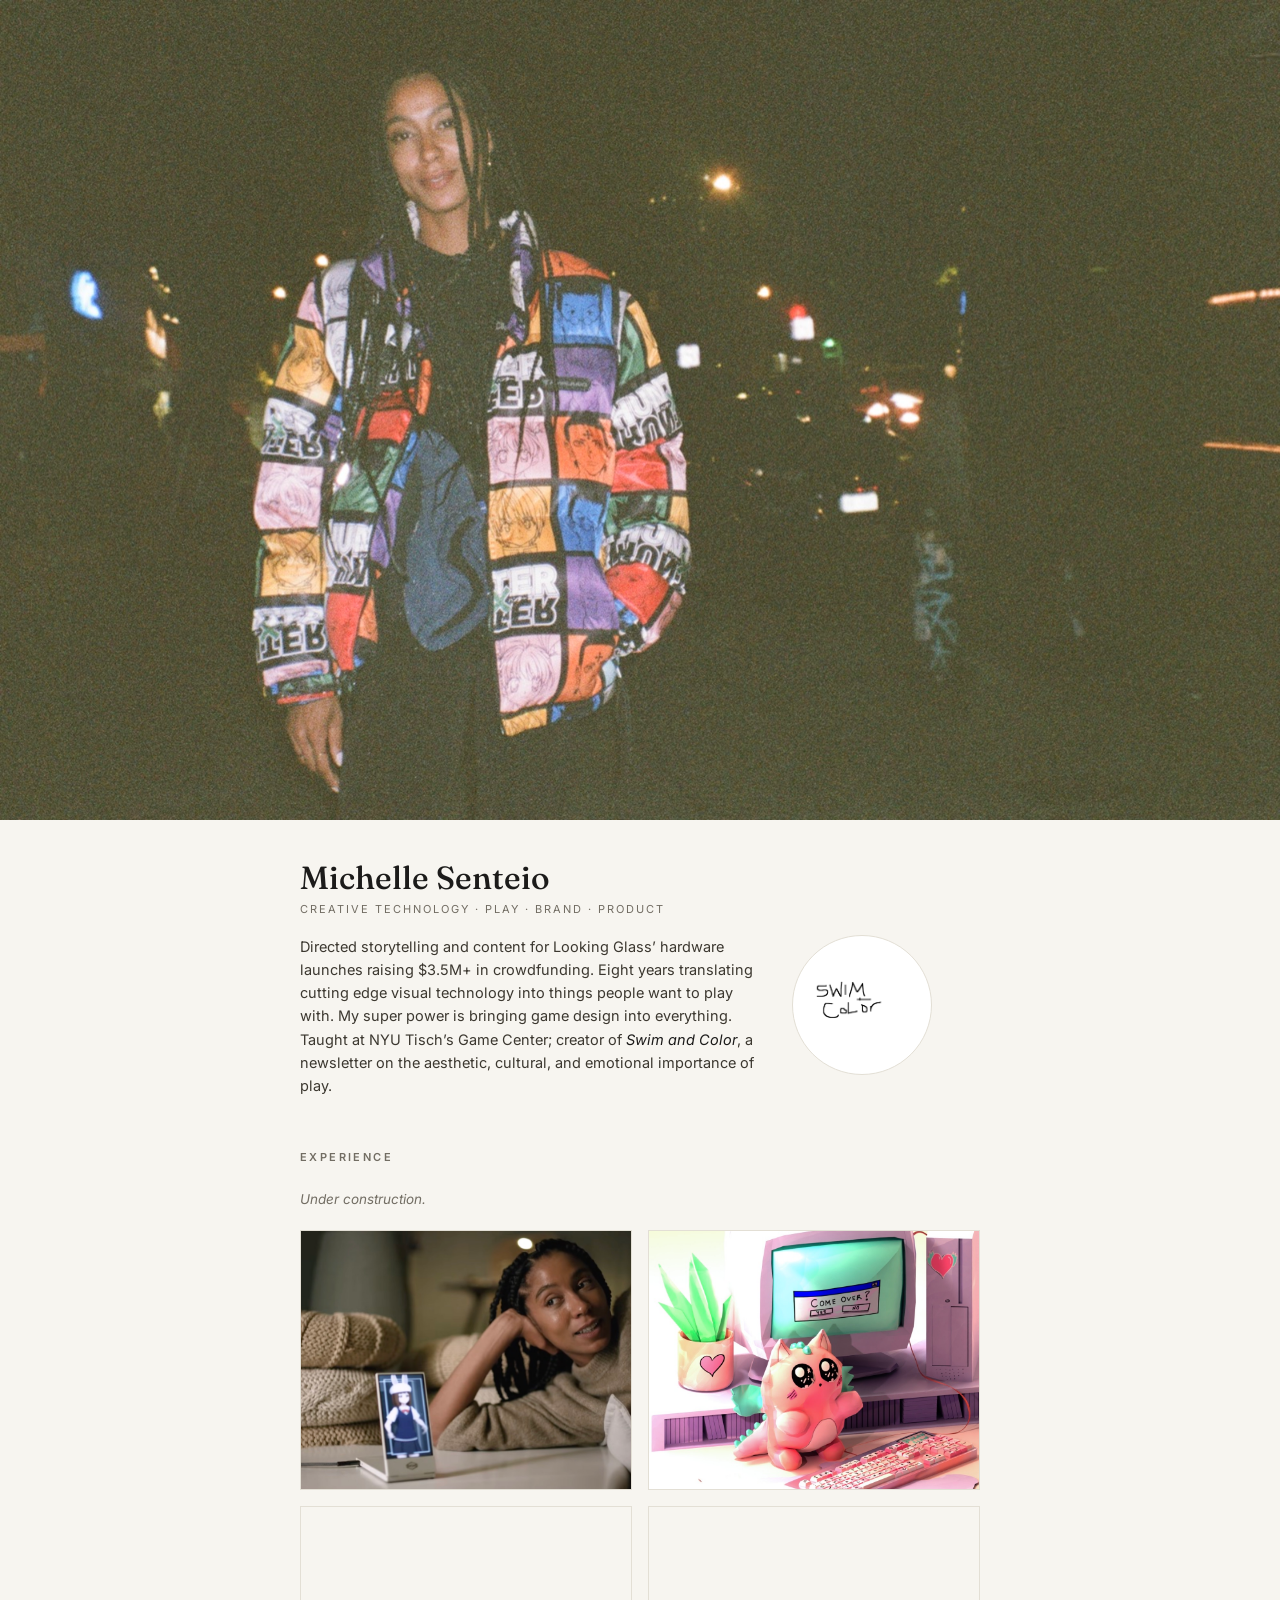
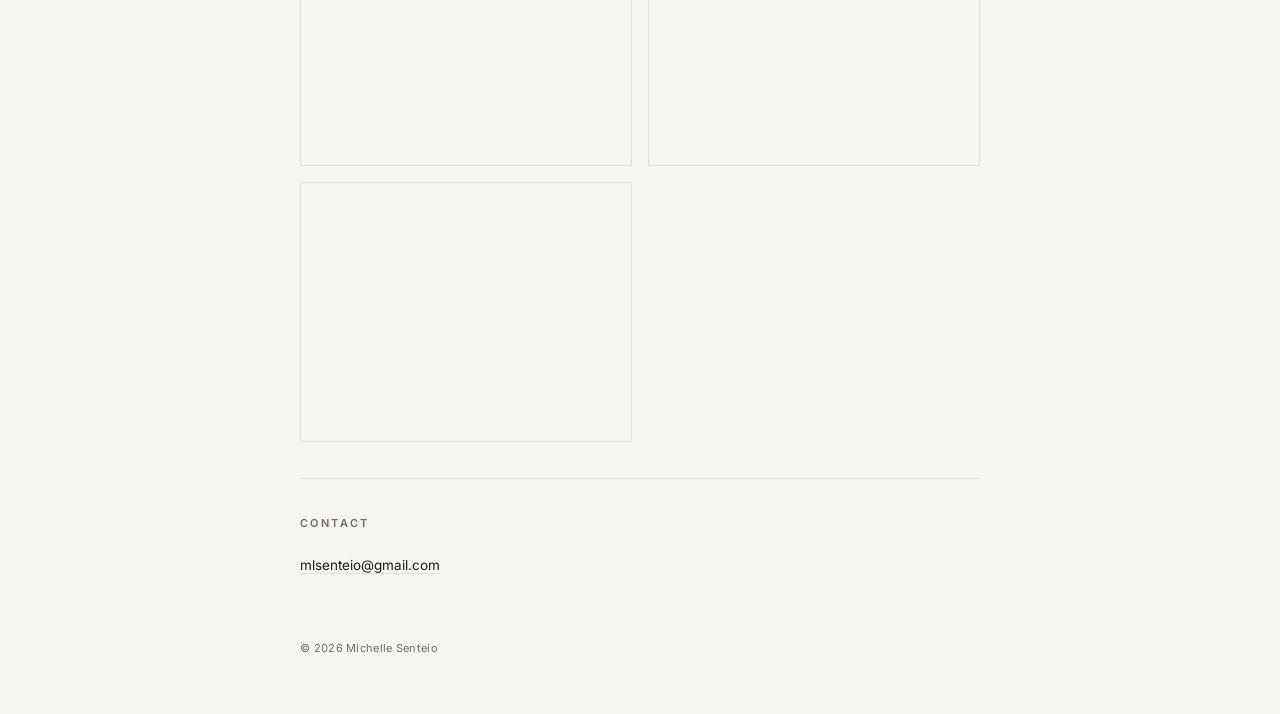
==== index.html @ 0c7a07af "Add favicon and Open Graph link-preview support; trim bio and drop education/recognition sections Co" ====
<!doctype html>
<html lang="en">
<head>
<meta charset="utf-8">
<meta name="viewport" content="width=device-width, initial-scale=1">
<title>Michelle Senteio</title>
<meta name="description" content="Michelle Senteio — Creative Technology, Play, Brand &amp; Product">
<meta name="robots" content="noindex, nofollow">

<link rel="icon" type="image/png" sizes="32x32" href="images/favicon-32.png">
<link rel="icon" type="image/png" sizes="512x512" href="images/favicon-512.png">
<link rel="apple-touch-icon" href="images/apple-touch-icon.png">

<meta property="og:type" content="website">
<meta property="og:title" content="Michelle Senteio">
<meta property="og:description" content="Creative Technology · Play · Brand · Product">
<meta property="og:url" content="https://www.michellesenteio.com/">
<meta property="og:image" content="https://www.michellesenteio.com/images/og-image.jpg">

<meta name="twitter:card" content="summary_large_image">
<meta name="twitter:title" content="Michelle Senteio">
<meta name="twitter:description" content="Creative Technology · Play · Brand · Product">
<meta name="twitter:image" content="https://www.michellesenteio.com/images/og-image.jpg">

<link rel="preconnect" href="https://fonts.googleapis.com">
<link rel="preconnect" href="https://fonts.gstatic.com" crossorigin>
<link href="https://fonts.googleapis.com/css2?family=Fraunces:opsz,wght@9..144,400;9..144,500;9..144,600&family=Inter:wght@400;500;600&display=swap" rel="stylesheet">
<link rel="stylesheet" href="styles.css">
</head>
<body>

  <div class="banner">
    <img class="banner-img" src="images/michelle-headshot.jpg" alt="Michelle Senteio">
  </div>

  <div class="container">
  <header class="intro">
    <h1 class="name">Michelle Senteio</h1>
    <p class="role-line">Creative Technology &middot; Play &middot; Brand &middot; Product</p>
    <div class="lede-row">
      <p class="lede">Directed storytelling and content for Looking Glass&rsquo; hardware launches raising $3.5M+ in crowdfunding. Eight years translating cutting edge visual technology into things people want to play with. My super power is bringing game design into everything. Taught at NYU Tisch&rsquo;s Game Center; creator of <em>Swim and Color</em>, a newsletter on the aesthetic, cultural, and emotional importance of play.</p>
      <a class="lede-swim" href="https://www.swimandcolor.substack.com" target="_blank" rel="noopener"><img class="contain" src="images/swim-color-logo.png" alt="Swim + Color logo sketch"></a>
    </div>
  </header>

  <main>
    <section class="section" id="experience">
      <h2>Experience</h2>
      <p class="wip">Under construction.</p>
      <div class="wip-images">
        <img src="images/launch-film-still.jpg" alt="Still from the Looking Glass Go launch film">
        <img src="images/come-over-illustration.jpg" alt="\"Come over?\" illustration">
        <video src="images/carpet-loop.mp4" autoplay muted loop playsinline></video>
        <video src="images/loveself-loop.mp4" autoplay muted loop playsinline></video>
        <video src="images/tuned-out-loop.mp4" autoplay muted loop playsinline></video>
      </div>
    </section>

    <div class="rule wide"></div>

    <section class="section" id="contact">
      <h2>Contact</h2>
      <ul class="contact">
        <li><a href="mailto:mlsenteio@gmail.com">mlsenteio@gmail.com</a></li>
      </ul>
    </section>
  </main>

  <footer class="site-footer">
    <span>&copy; 2026 Michelle Senteio</span>
  </footer>
  </div>

</body>
</html>
---- styles.css ----
:root{
  --ink:#1C1B1A;
  --muted:#726D63;
  --paper:#F7F5F0;
  --line:#E3DFD5;
  --serif:'Fraunces',Georgia,'Times New Roman',serif;
  --sans:'Inter',-apple-system,BlinkMacSystemFont,'Segoe UI',sans-serif;
  --max:680px;
}

*{box-sizing:border-box}
html,body{margin:0;padding:0}

body{
  background:var(--paper);
  color:var(--ink);
  font-family:var(--sans);
  line-height:1.6;
  -webkit-font-smoothing:antialiased;
}

.container{
  padding:0 24px;
}

header.intro,
main,
footer.site-footer{
  max-width:var(--max);
  margin:0 auto;
}

/* ---------- BANNER ---------- */
.banner{
  width:100%;
  line-height:0;
}

.banner-img{
  width:100%;
  height:auto;
  display:block;
}

/* ---------- INTRO ---------- */
header.intro{
  padding:40px 0 8px;
}

.name{
  font-family:var(--serif);
  font-weight:500;
  font-size:32px;
  line-height:1.1;
  margin:0 0 6px;
}

.role-line{
  font-size:11px;
  letter-spacing:2px;
  text-transform:uppercase;
  color:var(--muted);
  margin:0 0 16px;
}

.lede-row{
  display:flex;
  gap:24px;
  align-items:flex-start;
}

.lede{
  font-size:14.5px;
  color:#3C3830;
  line-height:1.6;
  margin:0;
  max-width:52ch;
  flex:1;
}

.lede em{font-style:italic;color:var(--ink)}

.lede-swim{
  flex-shrink:0;
  width:140px;
}

.lede-swim img{
  width:100%;
  height:140px;
  object-fit:contain;
  background:#fff;
  border:1px solid var(--line);
  border-radius:50%;
  padding:10px;
  display:block;
}

@media (max-width:560px){
  header.intro{padding-top:32px}
  .lede-row{flex-direction:column-reverse;gap:20px}
  .lede-swim{width:140px}
}

/* ---------- SECTIONS ---------- */
main{padding:44px 0 8px}

.section{margin-bottom:8px}

.section h2{
  font-family:var(--sans);
  font-weight:600;
  font-size:11px;
  letter-spacing:2.4px;
  text-transform:uppercase;
  color:var(--muted);
  margin:0 0 22px;
}

.rule{height:1px;background:var(--line);margin:22px 0}
.rule.wide{margin:36px 0}

/* ---------- EXPERIENCE ---------- */
.wip{
  font-style:italic;
  font-size:13.5px;
  color:var(--muted);
  margin:0;
}

.wip-images{
  display:grid;
  grid-template-columns:repeat(auto-fit, minmax(260px, 1fr));
  gap:16px;
  margin-top:20px;
}

.wip-images a{
  display:contents;
}

.wip-images img,
.wip-images video{
  width:100%;
  height:260px;
  object-fit:cover;
  border:1px solid var(--line);
  display:block;
}

.wip-images img.contain{
  object-fit:contain;
  background:#fff;
  padding:16px;
}

/* ---------- EDUCATION ---------- */
.edu{margin-bottom:14px}
.edu:last-child{margin-bottom:0}
.edu .t{font-family:var(--serif);font-weight:600;font-size:15px}
.edu .d{font-size:12.5px;color:var(--muted);margin-top:2px}

/* ---------- RECOGNITION ---------- */
ul.rec{list-style:none;margin:0;padding:0}
ul.rec li{
  font-size:13.5px;
  color:#3C3830;
  line-height:1.5;
  margin-bottom:9px;
}
ul.rec li:last-child{margin-bottom:0}
ul.rec .yr{
  font-family:var(--serif);
  font-weight:600;
  color:var(--ink);
  margin-right:8px;
}

/* ---------- CONTACT ---------- */
ul.contact{list-style:none;margin:0;padding:0}
ul.contact li{margin-bottom:6px;font-size:13.5px}
ul.contact a{color:var(--ink);text-decoration:none;border-bottom:1px solid var(--line)}
ul.contact a:hover{border-bottom-color:var(--ink)}

/* ---------- FOOTER ---------- */
.site-footer{
  padding:48px 0 56px;
  font-size:11px;
  color:var(--muted);
  letter-spacing:.3px;
}
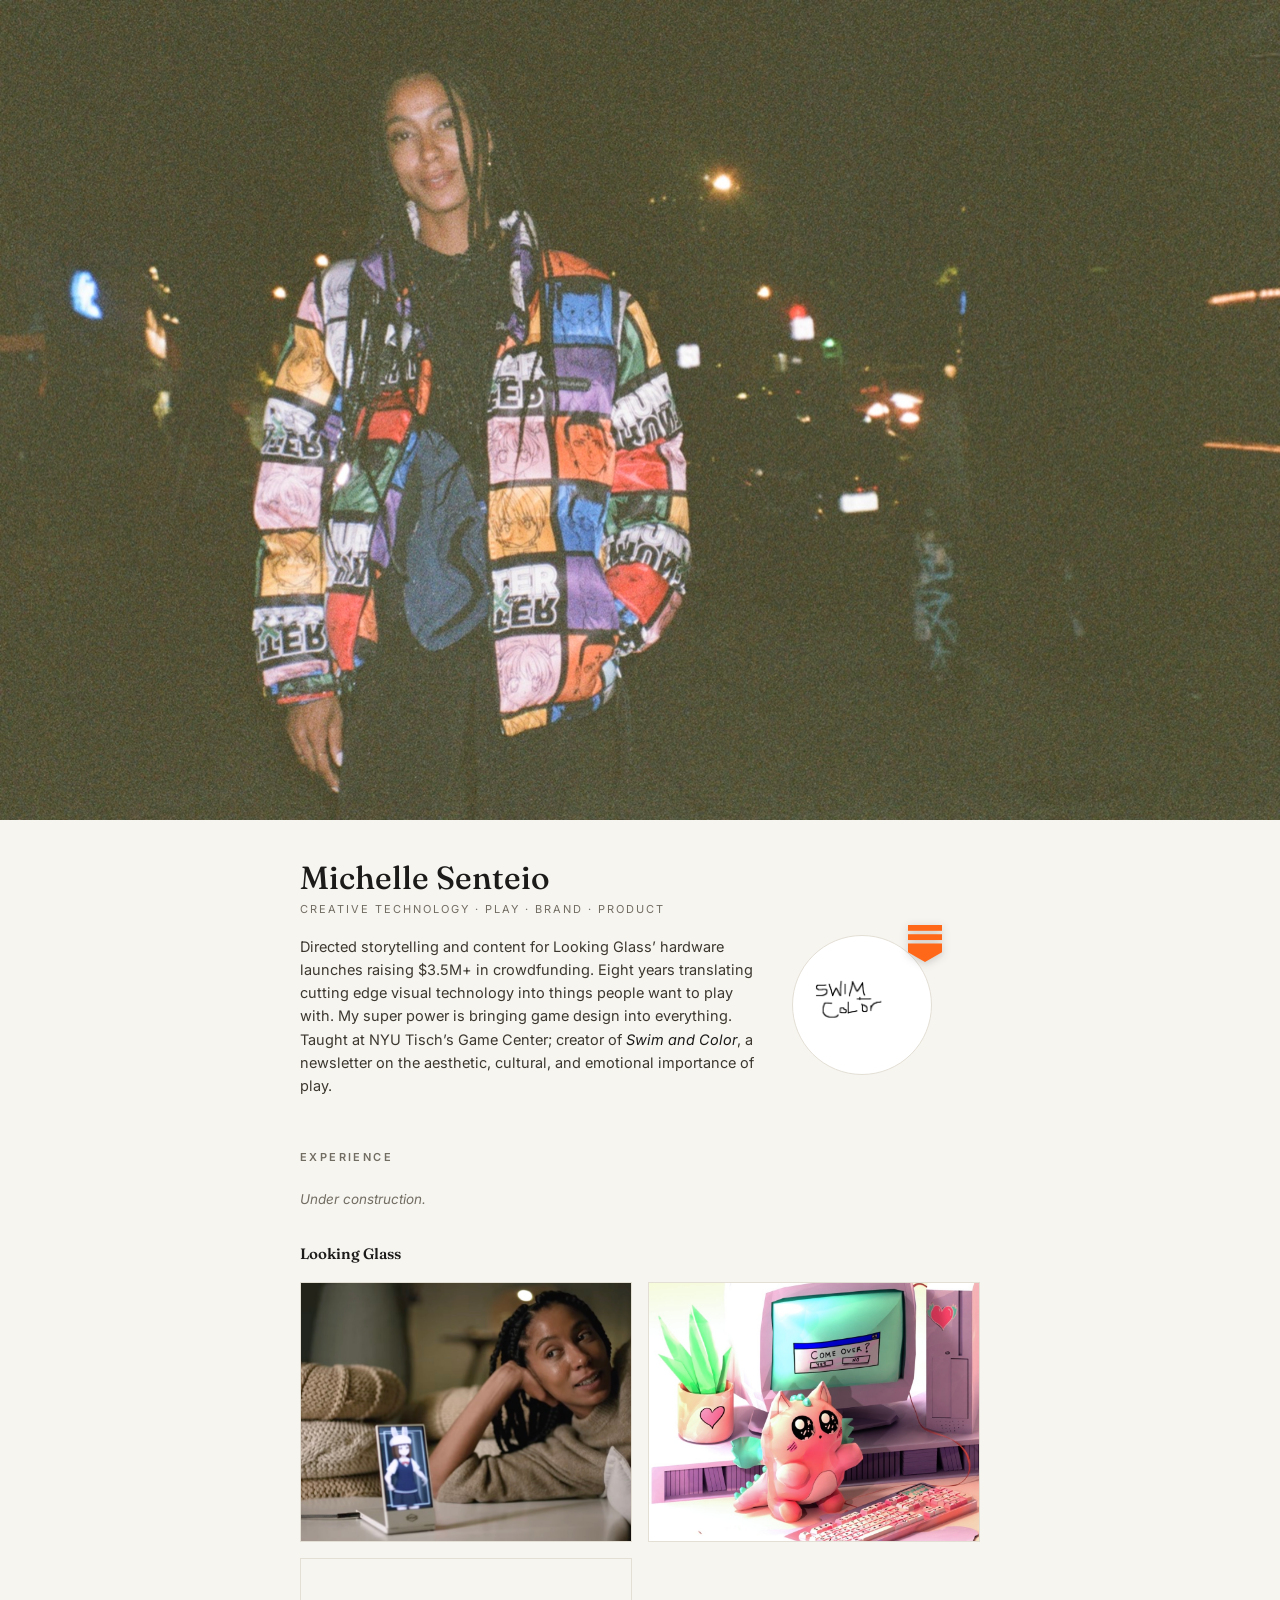
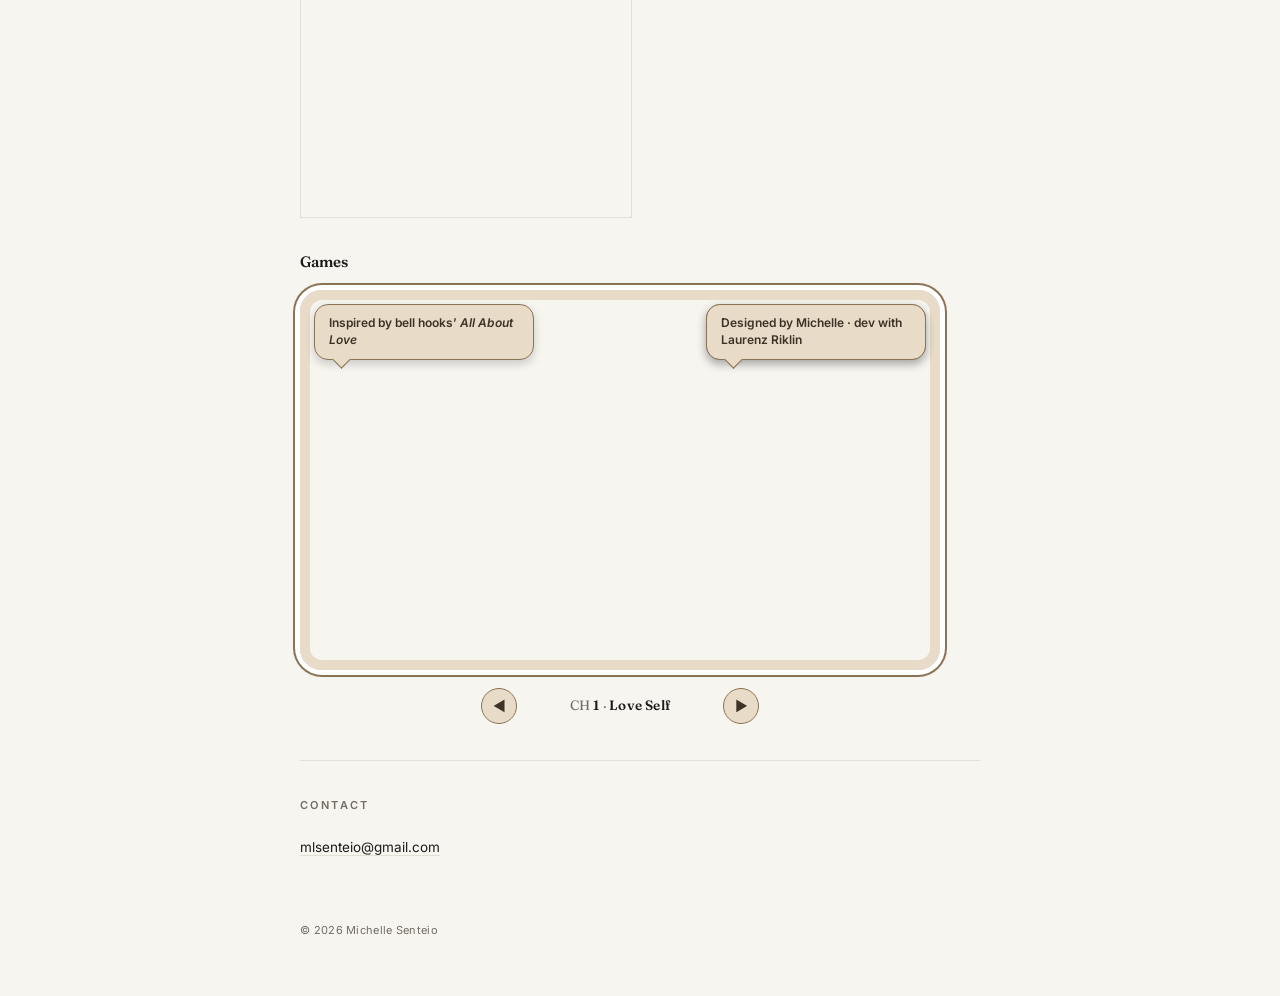
==== commit cbc8c79f: "Add interactive Games TV with channel switching and pop-up fact bubbles Adds a hover-follow parallax" ====
--- a/index.html
+++ b/index.html
@@ -39,7 +39,12 @@
     <p class="role-line">Creative Technology &middot; Play &middot; Brand &middot; Product</p>
     <div class="lede-row">
       <p class="lede">Directed storytelling and content for Looking Glass&rsquo; hardware launches raising $3.5M+ in crowdfunding. Eight years translating cutting edge visual technology into things people want to play with. My super power is bringing game design into everything. Taught at NYU Tisch&rsquo;s Game Center; creator of <em>Swim and Color</em>, a newsletter on the aesthetic, cultural, and emotional importance of play.</p>
-      <a class="lede-swim" href="https://www.swimandcolor.substack.com" target="_blank" rel="noopener"><img class="contain" src="images/swim-color-logo.png" alt="Swim + Color logo sketch"></a>
+      <a class="lede-swim-wrap" href="https://www.swimandcolor.substack.com" target="_blank" rel="noopener">
+        <span class="lede-swim">
+          <img class="lede-swim-img" src="images/swim-color-logo.png" alt="Swim + Color logo sketch">
+        </span>
+        <img class="lede-swim-badge" src="images/substack-badge.svg" alt="Substack">
+      </a>
     </div>
   </header>
 
@@ -47,12 +52,52 @@
     <section class="section" id="experience">
       <h2>Experience</h2>
       <p class="wip">Under construction.</p>
+
+      <h3 class="wip-group-label">Looking Glass</h3>
       <div class="wip-images">
         <img src="images/launch-film-still.jpg" alt="Still from the Looking Glass Go launch film">
         <img src="images/come-over-illustration.jpg" alt="\"Come over?\" illustration">
         <video src="images/carpet-loop.mp4" autoplay muted loop playsinline></video>
-        <video src="images/loveself-loop.mp4" autoplay muted loop playsinline></video>
-        <video src="images/tuned-out-loop.mp4" autoplay muted loop playsinline></video>
+      </div>
+
+      <h3 class="wip-group-label">Games</h3>
+
+      <div class="game-tv">
+
+        <div class="game-clip is-active" data-channel="1" data-title="Love Self">
+          <video src="images/loveself-loop.mp4" autoplay muted loop playsinline></video>
+          <div class="popup-bubble popup-3 pos-tr">Love Self — made for Graffiti Games, Play NYC 2020</div>
+          <div class="popup-bubble popup-3 pos-tl" style="animation-delay:5.5s">Inspired by bell hooks&rsquo; <em>All About Love</em></div>
+          <div class="popup-bubble popup-3 pos-tr" style="animation-delay:11s">Designed by Michelle &middot; dev with Laurenz Riklin</div>
+        </div>
+
+        <div class="game-clip" data-channel="2" data-title="Tuned Out">
+          <video src="images/tuned-out-loop.mp4" muted loop playsinline></video>
+          <div class="popup-bubble popup-3 pos-bl">Tuned Out — made with Ben Sironko &amp; Denver Coulson</div>
+          <div class="popup-bubble popup-3 pos-br" style="animation-delay:5.5s">Winner, Human Human Machine Award &mdash; A MAZE./Berlin</div>
+          <div class="popup-bubble popup-3 pos-bl" style="animation-delay:11s">NYU Game Center Incubator, 2017 &middot; toured XOXO Fest, Fantastic Arcade, Death By Arcade, IndieCade &amp; more</div>
+        </div>
+
+        <div class="game-clip" data-channel="3" data-title="Collect and Destroy">
+          <video src="images/mermaid-loop.mp4" muted loop playsinline></video>
+          <div class="popup-bubble popup-2 pos-tr">Video game music video for Merd Saplo &mdash; &ldquo;Collect and Destroy&rdquo;</div>
+          <div class="popup-bubble popup-2 pos-br" style="animation-delay:5.5s">Made in collaboration with Laurenz Riklin</div>
+        </div>
+
+        <div class="game-clip" data-channel="4" data-title="Got an Idea">
+          <video src="images/gotanidea-loop.mp4" muted loop playsinline></video>
+          <div class="popup-bubble popup-2 pos-tr">Video game music video for Baba Ali &mdash; &ldquo;Got an Idea&rdquo;</div>
+          <div class="popup-bubble popup-2 pos-bl" style="animation-delay:5.5s">Made in collaboration with Laurenz Riklin</div>
+        </div>
+
+        <div class="tv-static"></div>
+
+        <div class="game-tv-controls">
+          <button type="button" class="game-tv-btn" data-dir="-1" aria-label="Previous channel">&#9664;</button>
+          <span class="game-tv-channel">CH <span class="game-tv-channel-num">1</span> &middot; <span class="game-tv-channel-title">Love Self</span></span>
+          <button type="button" class="game-tv-btn" data-dir="1" aria-label="Next channel">&#9654;</button>
+        </div>
+
       </div>
     </section>
 
@@ -71,5 +116,6 @@
   </footer>
   </div>
 
+  <script src="script.js"></script>
 </body>
 </html>
--- a/styles.css
+++ b/styles.css
@@ -80,26 +80,67 @@
 
 .lede em{font-style:italic;color:var(--ink)}
 
-.lede-swim{
+.lede-swim-wrap{
   flex-shrink:0;
   width:140px;
-}
-
-.lede-swim img{
-  width:100%;
   height:140px;
+  position:relative;
+  display:block;
+  cursor:pointer;
+}
+
+.lede-swim{
+  position:absolute;
+  inset:0;
+  border-radius:50%;
+  overflow:hidden;
+  border:1px solid var(--line);
+  background:#fff;
+  display:block;
+}
+
+.lede-swim-badge{
+  position:absolute;
+  top:-10px;
+  right:-10px;
+  width:34px;
+  height:auto;
+  pointer-events:none;
+  filter:drop-shadow(0 2px 4px rgba(28,27,26,.2));
+}
+
+.lede-swim-img{
+  position:absolute;
+  top:50%;
+  left:50%;
+  width:120px;
+  height:120px;
   object-fit:contain;
-  background:#fff;
-  border:1px solid var(--line);
+  transform:translate(-50%, -50%) scale(1);
+  transition:transform .2s ease-out;
+  pointer-events:none;
+}
+
+.lede-swim::after{
+  content:"";
+  position:absolute;
+  inset:0;
   border-radius:50%;
-  padding:10px;
-  display:block;
+  pointer-events:none;
+  background:
+    radial-gradient(circle at 32% 28%, rgba(255,255,255,.55), rgba(255,255,255,0) 45%),
+    radial-gradient(circle at 68% 76%, rgba(0,0,0,.10), rgba(0,0,0,0) 55%);
+  opacity:0;
+  transition:opacity .2s ease-out;
+}
+
+.lede-swim.is-hover::after{
+  opacity:1;
 }
 
 @media (max-width:560px){
   header.intro{padding-top:32px}
   .lede-row{flex-direction:column-reverse;gap:20px}
-  .lede-swim{width:140px}
 }
 
 /* ---------- SECTIONS ---------- */
@@ -128,11 +169,19 @@
   margin:0;
 }
 
+.wip-group-label{
+  font-family:var(--serif);
+  font-weight:600;
+  font-size:15px;
+  color:var(--ink);
+  margin:32px 0 0;
+}
+
 .wip-images{
   display:grid;
   grid-template-columns:repeat(auto-fit, minmax(260px, 1fr));
   gap:16px;
-  margin-top:20px;
+  margin-top:16px;
 }
 
 .wip-images a{
@@ -147,6 +196,155 @@
   border:1px solid var(--line);
   display:block;
 }
+
+/* ---------- GAME TV ---------- */
+.game-tv{
+  position:relative;
+  max-width:640px;
+  margin-top:16px;
+}
+
+.game-clip{
+  position:relative;
+  display:none;
+}
+
+.game-clip.is-active{
+  display:block;
+}
+
+.game-clip video{
+  width:100%;
+  height:380px;
+  object-fit:cover;
+  display:block;
+  border:10px solid #E8DCC8;
+  border-radius:22px;
+  box-shadow:0 0 0 5px #fff, 0 0 0 7px #8B7355;
+}
+
+.tv-static{
+  position:absolute;
+  top:0;
+  left:0;
+  width:100%;
+  height:380px;
+  border-radius:22px;
+  overflow:hidden;
+  background-image:url('images/tv-static.svg');
+  background-size:180px 180px;
+  opacity:0;
+  pointer-events:none;
+  z-index:6;
+  transition:opacity .1s linear;
+}
+
+@keyframes tv-static-flicker{
+  0%{ background-position:0 0; }
+  10%{ background-position:-40px 10px; }
+  20%{ background-position:20px -30px; }
+  30%{ background-position:-10px 25px; }
+  40%{ background-position:35px -15px; }
+  50%{ background-position:-25px -5px; }
+  60%{ background-position:15px 20px; }
+  70%{ background-position:-35px -20px; }
+  80%{ background-position:5px 15px; }
+  90%{ background-position:-15px -10px; }
+  100%{ background-position:0 0; }
+}
+
+.tv-static.is-switching{
+  opacity:.92;
+  animation:tv-static-flicker .12s steps(2) infinite;
+}
+
+.game-tv-controls{
+  display:flex;
+  align-items:center;
+  justify-content:center;
+  gap:18px;
+  margin-top:18px;
+}
+
+.game-tv-btn{
+  font-family:var(--sans);
+  font-size:14px;
+  color:#3C3226;
+  background:#E8DCC8;
+  border:1.5px solid #8B7355;
+  border-radius:50%;
+  width:36px;
+  height:36px;
+  line-height:1;
+  cursor:pointer;
+  transition:background .15s ease-out;
+}
+
+.game-tv-btn:hover{
+  background:#dccdae;
+}
+
+.game-tv-channel{
+  font-family:var(--serif);
+  font-size:13.5px;
+  color:var(--muted);
+  letter-spacing:.2px;
+  min-width:170px;
+  text-align:center;
+}
+
+.game-tv-channel-num,
+.game-tv-channel-title{
+  color:var(--ink);
+  font-weight:600;
+}
+
+@keyframes popup-cycle{
+  0%, 100%{ opacity:0; transform:scale(.85) translateY(6px); }
+  8%, 22%{ opacity:1; transform:scale(1) translateY(0); }
+  30%{ opacity:0; transform:scale(.9) translateY(-4px); }
+}
+
+.popup-bubble{
+  position:absolute;
+  max-width:220px;
+  background:#E8DCC8;
+  color:#3C3226;
+  border:1.5px solid #8B7355;
+  border-radius:14px;
+  padding:10px 14px;
+  font-family:var(--sans);
+  font-size:12px;
+  font-weight:600;
+  line-height:1.4;
+  box-shadow:0 4px 10px rgba(0,0,0,.18);
+  z-index:3;
+  pointer-events:none;
+  animation-name:popup-cycle;
+  animation-iteration-count:infinite;
+  animation-timing-function:ease-out;
+}
+
+.popup-bubble::after{
+  content:"";
+  position:absolute;
+  width:12px;
+  height:12px;
+  background:#E8DCC8;
+  border-right:1.5px solid #8B7355;
+  border-bottom:1.5px solid #8B7355;
+  bottom:-7px;
+  left:20px;
+  transform:rotate(45deg);
+}
+
+.popup-3{ animation-duration:16.5s; }
+.popup-2{ animation-duration:11s; }
+
+.pos-tl{ top:14px; left:14px; }
+.pos-tr{ top:14px; right:14px; }
+.pos-bl{ bottom:14px; left:14px; }
+.pos-br{ bottom:14px; right:14px; }
 
 .wip-images img.contain{
   object-fit:contain;
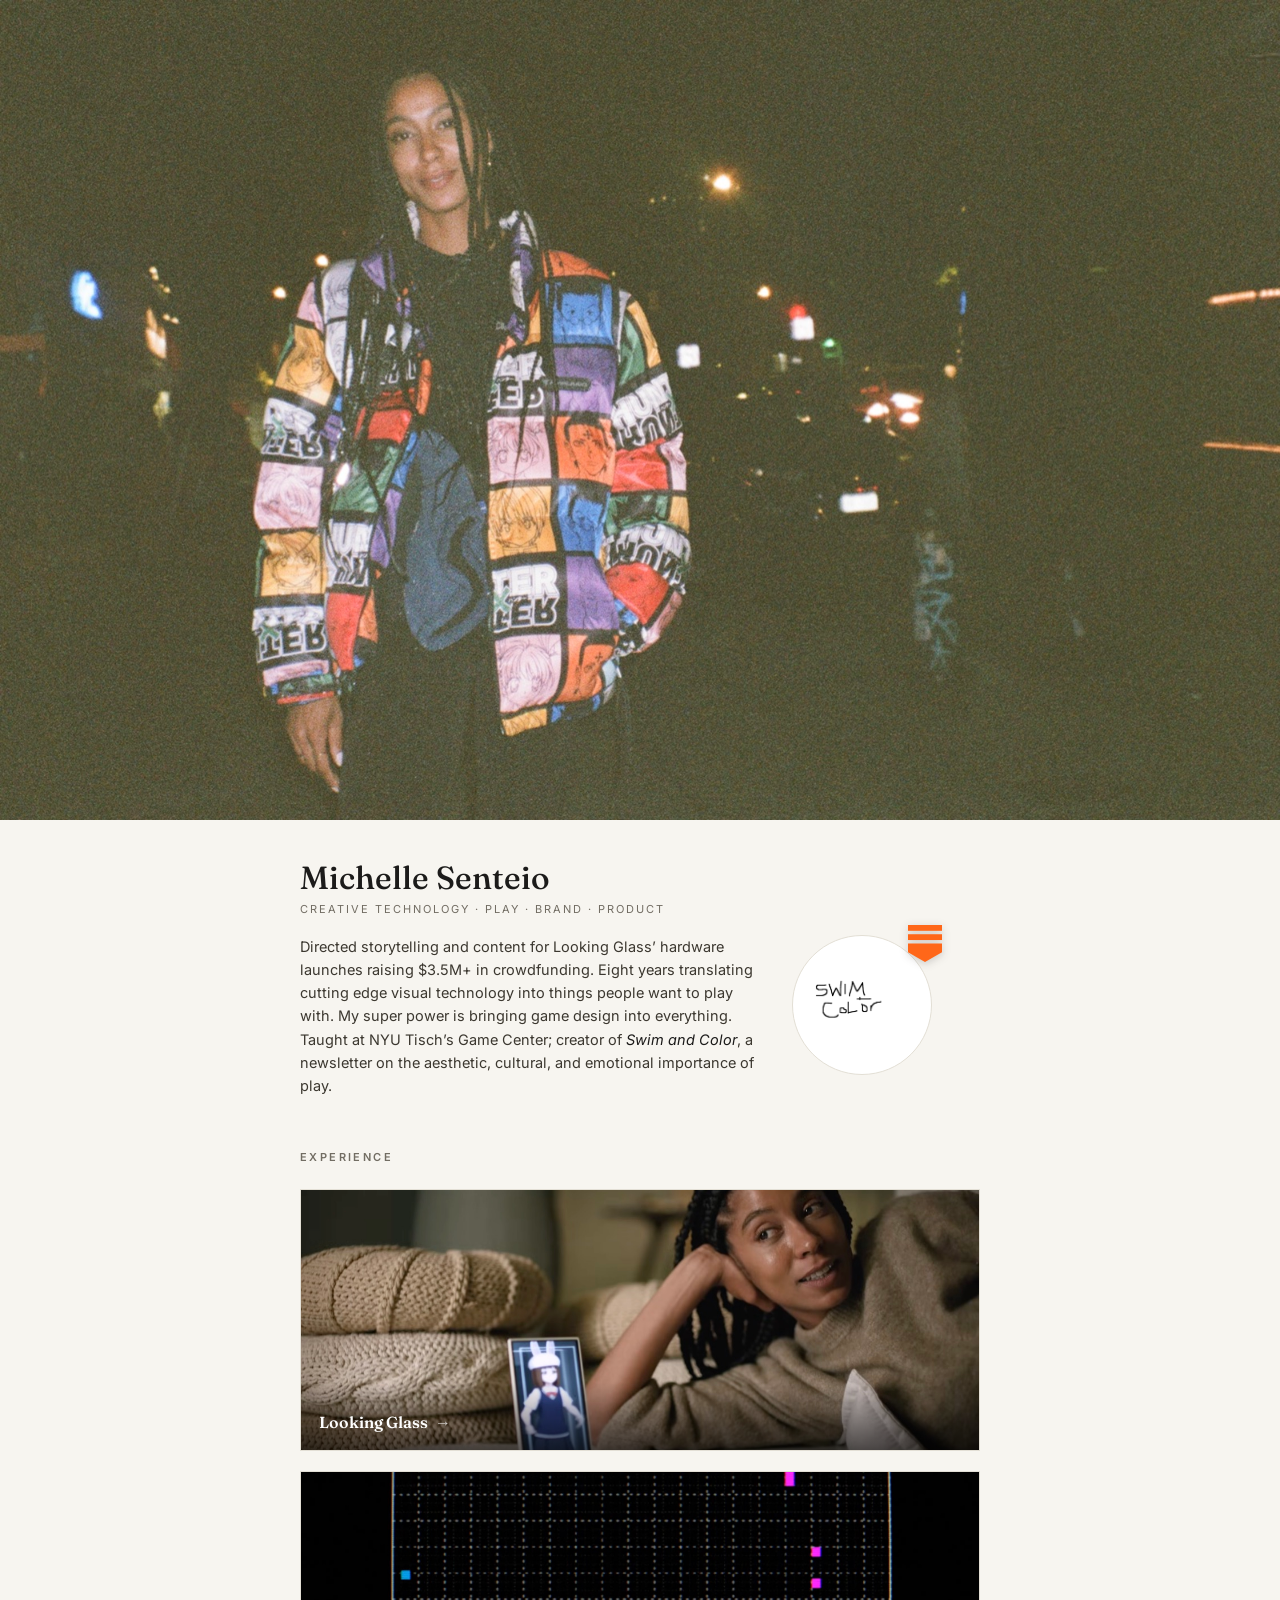
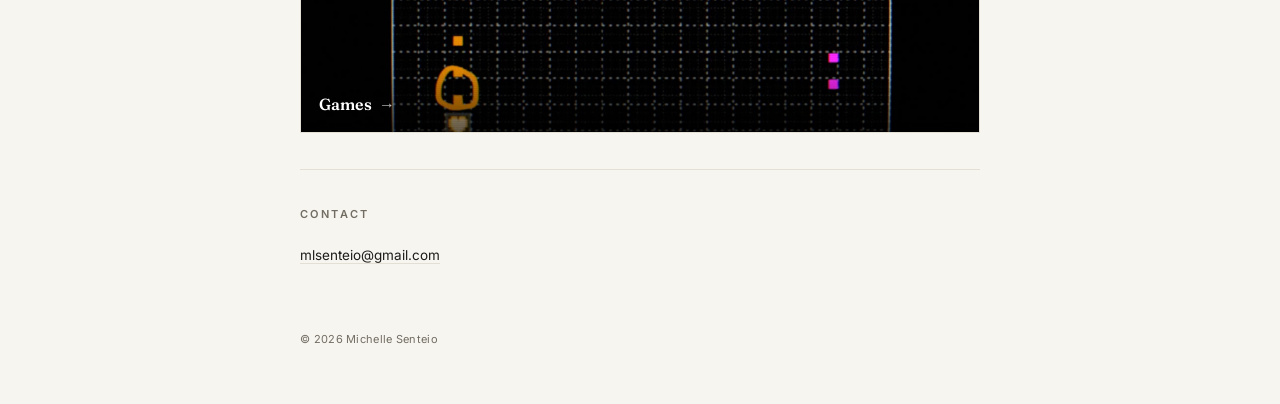
==== commit 9a2dfd37: "Split Looking Glass and Games into their own pages The homepage now links out to lightweight project" ====
--- a/index.html
+++ b/index.html
@@ -51,54 +51,19 @@
   <main>
     <section class="section" id="experience">
       <h2>Experience</h2>
-      <p class="wip">Under construction.</p>
+      <a class="project-card" href="looking-glass.html">
+        <span class="project-card-media">
+          <img src="images/launch-film-still.jpg" alt="Looking Glass">
+          <span class="project-card-label">Looking Glass <span class="arrow">&rarr;</span></span>
+        </span>
+      </a>
 
-      <h3 class="wip-group-label">Looking Glass</h3>
-      <div class="wip-images">
-        <img src="images/launch-film-still.jpg" alt="Still from the Looking Glass Go launch film">
-        <img src="images/come-over-illustration.jpg" alt="\"Come over?\" illustration">
-        <video src="images/carpet-loop.mp4" autoplay muted loop playsinline></video>
-      </div>
-
-      <h3 class="wip-group-label">Games</h3>
-
-      <div class="game-tv">
-
-        <div class="game-clip is-active" data-channel="1" data-title="Love Self">
-          <video src="images/loveself-loop.mp4" autoplay muted loop playsinline></video>
-          <div class="popup-bubble popup-3 pos-tr">Love Self — made for Graffiti Games, Play NYC 2020</div>
-          <div class="popup-bubble popup-3 pos-tl" style="animation-delay:5.5s">Inspired by bell hooks&rsquo; <em>All About Love</em></div>
-          <div class="popup-bubble popup-3 pos-tr" style="animation-delay:11s">Designed by Michelle &middot; dev with Laurenz Riklin</div>
-        </div>
-
-        <div class="game-clip" data-channel="2" data-title="Tuned Out">
-          <video src="images/tuned-out-loop.mp4" muted loop playsinline></video>
-          <div class="popup-bubble popup-3 pos-bl">Tuned Out — made with Ben Sironko &amp; Denver Coulson</div>
-          <div class="popup-bubble popup-3 pos-br" style="animation-delay:5.5s">Winner, Human Human Machine Award &mdash; A MAZE./Berlin</div>
-          <div class="popup-bubble popup-3 pos-bl" style="animation-delay:11s">NYU Game Center Incubator, 2017 &middot; toured XOXO Fest, Fantastic Arcade, Death By Arcade, IndieCade &amp; more</div>
-        </div>
-
-        <div class="game-clip" data-channel="3" data-title="Collect and Destroy">
-          <video src="images/mermaid-loop.mp4" muted loop playsinline></video>
-          <div class="popup-bubble popup-2 pos-tr">Video game music video for Merd Saplo &mdash; &ldquo;Collect and Destroy&rdquo;</div>
-          <div class="popup-bubble popup-2 pos-br" style="animation-delay:5.5s">Made in collaboration with Laurenz Riklin</div>
-        </div>
-
-        <div class="game-clip" data-channel="4" data-title="Got an Idea">
-          <video src="images/gotanidea-loop.mp4" muted loop playsinline></video>
-          <div class="popup-bubble popup-2 pos-tr">Video game music video for Baba Ali &mdash; &ldquo;Got an Idea&rdquo;</div>
-          <div class="popup-bubble popup-2 pos-bl" style="animation-delay:5.5s">Made in collaboration with Laurenz Riklin</div>
-        </div>
-
-        <div class="tv-static"></div>
-
-        <div class="game-tv-controls">
-          <button type="button" class="game-tv-btn" data-dir="-1" aria-label="Previous channel">&#9664;</button>
-          <span class="game-tv-channel">CH <span class="game-tv-channel-num">1</span> &middot; <span class="game-tv-channel-title">Love Self</span></span>
-          <button type="button" class="game-tv-btn" data-dir="1" aria-label="Next channel">&#9654;</button>
-        </div>
-
-      </div>
+      <a class="project-card" href="games.html">
+        <span class="project-card-media">
+          <img src="images/games-thumb.jpg" alt="Games">
+          <span class="project-card-label">Games <span class="arrow">&rarr;</span></span>
+        </span>
+      </a>
     </section>
 
     <div class="rule wide"></div>
--- a/styles.css
+++ b/styles.css
@@ -169,12 +169,85 @@
   margin:0;
 }
 
-.wip-group-label{
+.project-card{
+  display:block;
+  text-decoration:none;
+  color:inherit;
+  margin-top:20px;
+}
+
+.project-card:first-of-type{
+  margin-top:0;
+}
+
+.project-card-media{
+  position:relative;
+  display:block;
+  overflow:hidden;
+  border:1px solid var(--line);
+}
+
+.project-card-media img{
+  width:100%;
+  height:260px;
+  object-fit:cover;
+  display:block;
+  transition:transform .3s ease;
+}
+
+.project-card:hover .project-card-media img{
+  transform:scale(1.03);
+}
+
+.project-card-label{
+  position:absolute;
+  left:0;
+  right:0;
+  bottom:0;
+  margin:0;
+  padding:28px 18px 14px;
+  background:linear-gradient(to top, rgba(0,0,0,.6), rgba(0,0,0,0));
   font-family:var(--serif);
   font-weight:600;
-  font-size:15px;
+  font-size:16px;
+  color:#fff;
+}
+
+.project-card-label .arrow{
+  color:rgba(255,255,255,.75);
+  display:inline-block;
+  margin-left:4px;
+  transition:margin-left .2s ease;
+}
+
+.project-card:hover .project-card-label .arrow{
+  margin-left:9px;
+}
+
+/* ---------- SUBPAGES ---------- */
+.subpage-header{
+  padding:40px 0 8px;
+  max-width:var(--max);
+  margin:0 auto;
+}
+
+.back-link{
+  display:inline-block;
+  font-size:12.5px;
+  color:var(--muted);
+  text-decoration:none;
+  margin-bottom:16px;
+}
+
+.back-link:hover{
   color:var(--ink);
-  margin:32px 0 0;
+}
+
+.subpage-title{
+  font-family:var(--serif);
+  font-weight:500;
+  font-size:28px;
+  margin:0;
 }
 
 .wip-images{
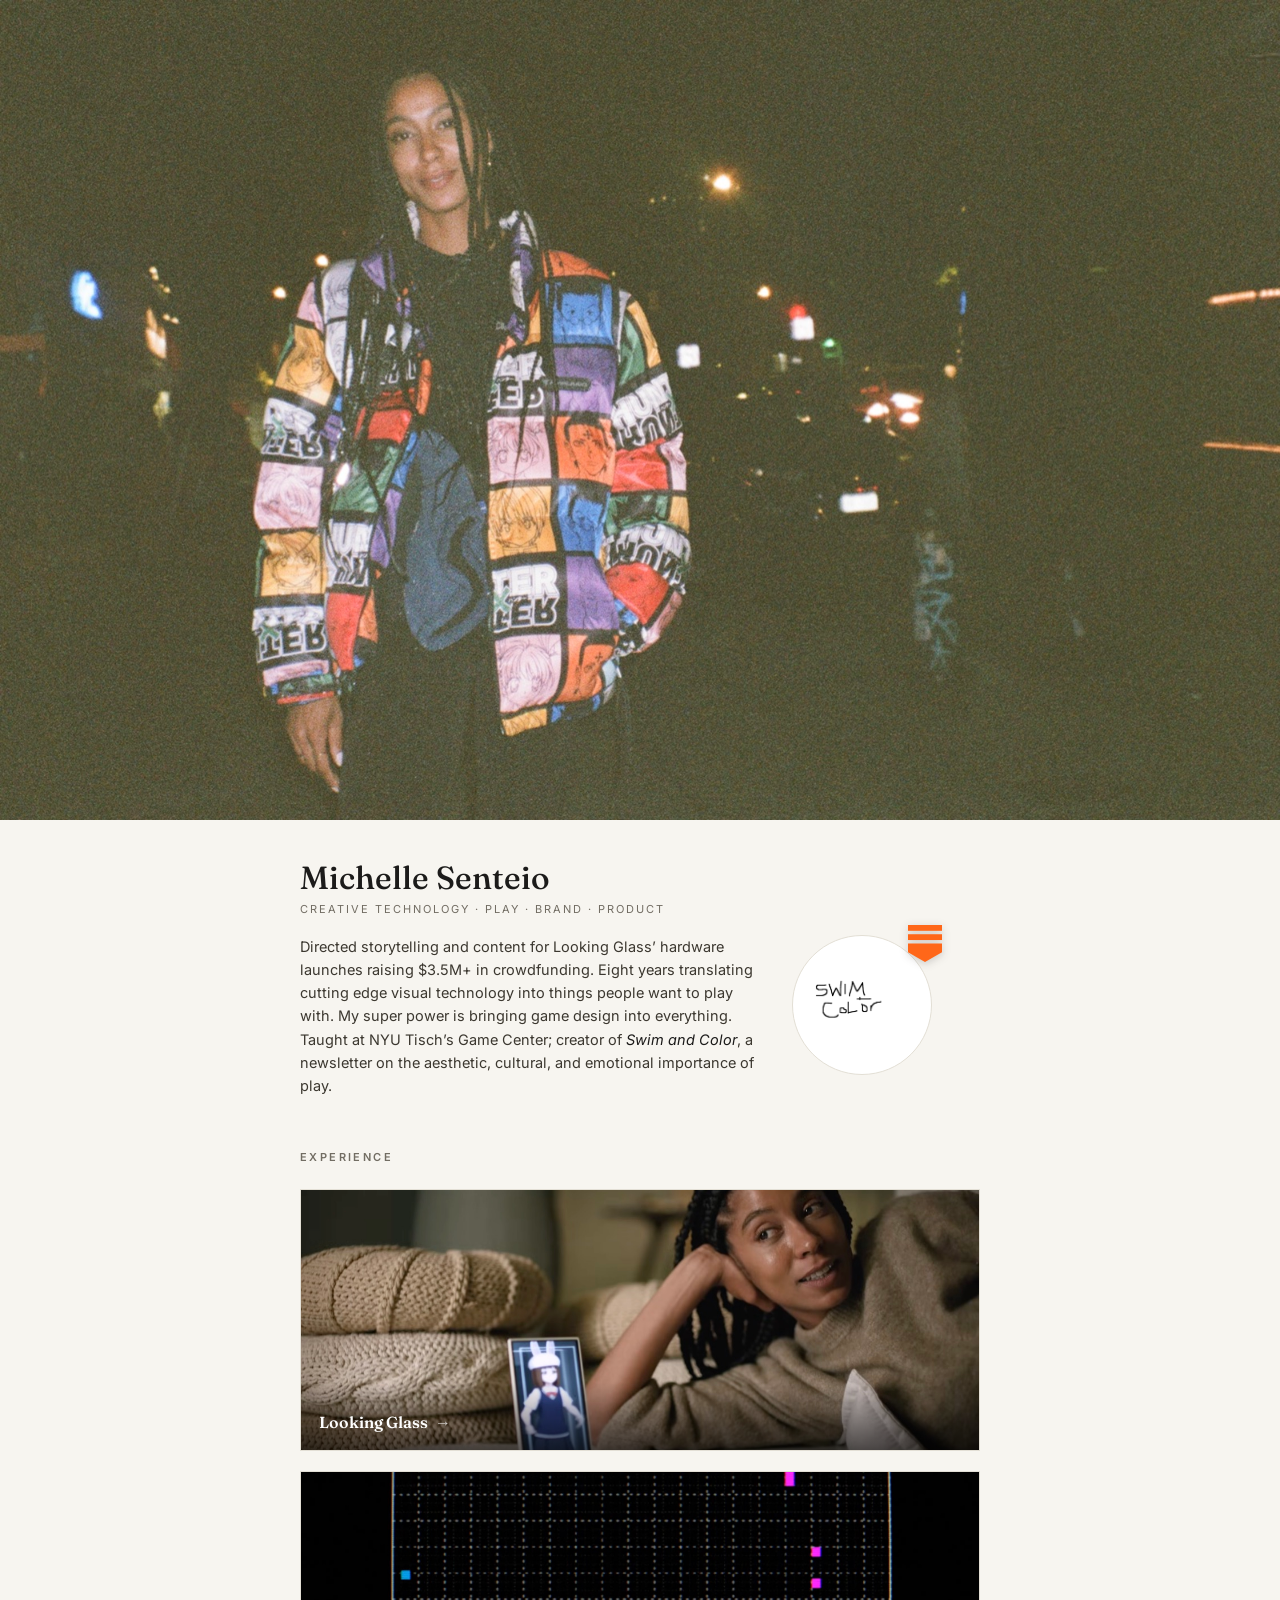
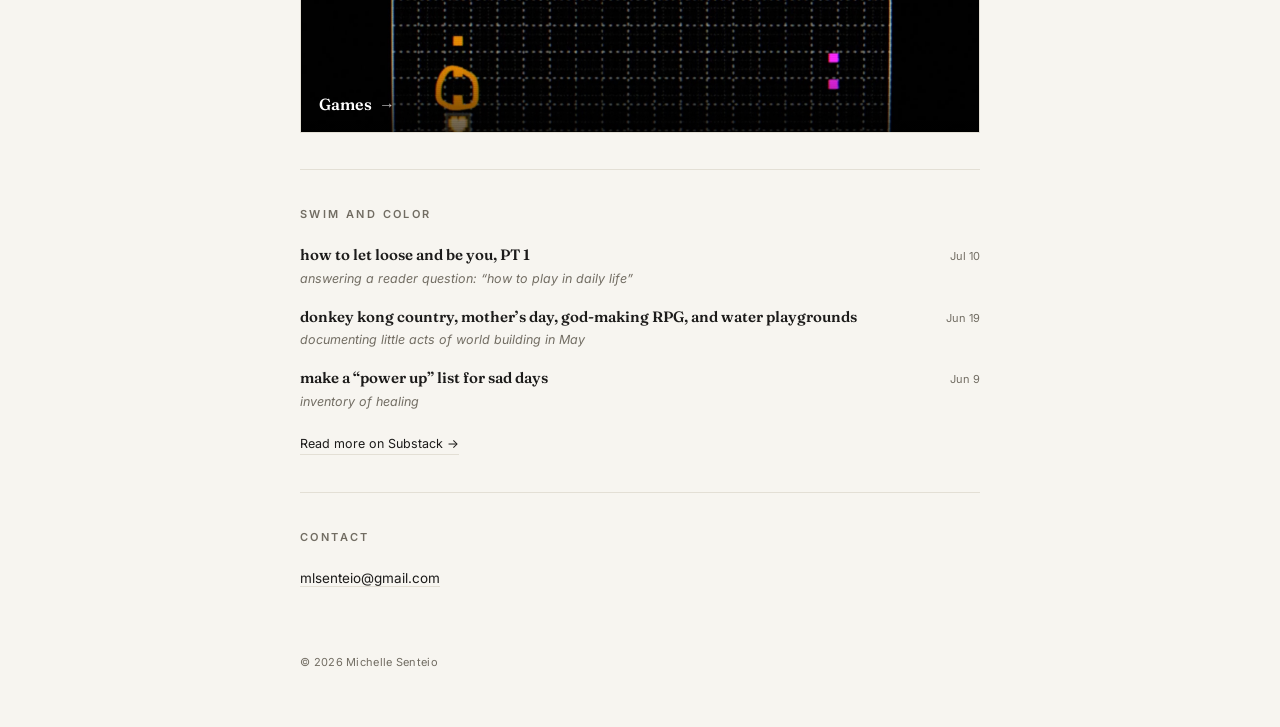
==== commit 94a5b7d6: "Add custom Swim and Color newsletter teaser to homepage Shows the three most recent posts with title" ====
--- a/index.html
+++ b/index.html
@@ -39,7 +39,7 @@
     <p class="role-line">Creative Technology &middot; Play &middot; Brand &middot; Product</p>
     <div class="lede-row">
       <p class="lede">Directed storytelling and content for Looking Glass&rsquo; hardware launches raising $3.5M+ in crowdfunding. Eight years translating cutting edge visual technology into things people want to play with. My super power is bringing game design into everything. Taught at NYU Tisch&rsquo;s Game Center; creator of <em>Swim and Color</em>, a newsletter on the aesthetic, cultural, and emotional importance of play.</p>
-      <a class="lede-swim-wrap" href="https://www.swimandcolor.substack.com" target="_blank" rel="noopener">
+      <a class="lede-swim-wrap" href="https://swimandcolor.substack.com" target="_blank" rel="noopener">
         <span class="lede-swim">
           <img class="lede-swim-img" src="images/swim-color-logo.png" alt="Swim + Color logo sketch">
         </span>
@@ -68,6 +68,36 @@
 
     <div class="rule wide"></div>
 
+    <section class="section" id="newsletter">
+      <h2>Swim and Color</h2>
+      <ul class="newsletter-list">
+        <li>
+          <a href="https://swimandcolor.substack.com/p/how-to-let-loose-and-be-you-pt-1" target="_blank" rel="noopener">
+            <span class="newsletter-title">how to let loose and be you, PT 1</span>
+            <span class="newsletter-date">Jul 10</span>
+          </a>
+          <p class="newsletter-sub">answering a reader question: &ldquo;how to play in daily life&rdquo;</p>
+        </li>
+        <li>
+          <a href="https://swimandcolor.substack.com/p/donkey-kong-country-mothers-day-god" target="_blank" rel="noopener">
+            <span class="newsletter-title">donkey kong country, mother&rsquo;s day, god-making RPG, and water playgrounds</span>
+            <span class="newsletter-date">Jun 19</span>
+          </a>
+          <p class="newsletter-sub">documenting little acts of world building in May</p>
+        </li>
+        <li>
+          <a href="https://swimandcolor.substack.com/p/make-a-power-up-list-for-sad-days" target="_blank" rel="noopener">
+            <span class="newsletter-title">make a &ldquo;power up&rdquo; list for sad days</span>
+            <span class="newsletter-date">Jun 9</span>
+          </a>
+          <p class="newsletter-sub">inventory of healing</p>
+        </li>
+      </ul>
+      <a class="newsletter-more" href="https://swimandcolor.substack.com" target="_blank" rel="noopener">Read more on Substack &rarr;</a>
+    </section>
+
+    <div class="rule wide"></div>
+
     <section class="section" id="contact">
       <h2>Contact</h2>
       <ul class="contact">
--- a/styles.css
+++ b/styles.css
@@ -166,7 +166,7 @@
   font-style:italic;
   font-size:13.5px;
   color:var(--muted);
-  margin:0;
+  margin:0 0 28px;
 }
 
 .project-card{
@@ -269,155 +269,6 @@
   border:1px solid var(--line);
   display:block;
 }
-
-/* ---------- GAME TV ---------- */
-.game-tv{
-  position:relative;
-  max-width:640px;
-  margin-top:16px;
-}
-
-.game-clip{
-  position:relative;
-  display:none;
-}
-
-.game-clip.is-active{
-  display:block;
-}
-
-.game-clip video{
-  width:100%;
-  height:380px;
-  object-fit:cover;
-  display:block;
-  border:10px solid #E8DCC8;
-  border-radius:22px;
-  box-shadow:0 0 0 5px #fff, 0 0 0 7px #8B7355;
-}
-
-.tv-static{
-  position:absolute;
-  top:0;
-  left:0;
-  width:100%;
-  height:380px;
-  border-radius:22px;
-  overflow:hidden;
-  background-image:url('images/tv-static.svg');
-  background-size:180px 180px;
-  opacity:0;
-  pointer-events:none;
-  z-index:6;
-  transition:opacity .1s linear;
-}
-
-@keyframes tv-static-flicker{
-  0%{ background-position:0 0; }
-  10%{ background-position:-40px 10px; }
-  20%{ background-position:20px -30px; }
-  30%{ background-position:-10px 25px; }
-  40%{ background-position:35px -15px; }
-  50%{ background-position:-25px -5px; }
-  60%{ background-position:15px 20px; }
-  70%{ background-position:-35px -20px; }
-  80%{ background-position:5px 15px; }
-  90%{ background-position:-15px -10px; }
-  100%{ background-position:0 0; }
-}
-
-.tv-static.is-switching{
-  opacity:.92;
-  animation:tv-static-flicker .12s steps(2) infinite;
-}
-
-.game-tv-controls{
-  display:flex;
-  align-items:center;
-  justify-content:center;
-  gap:18px;
-  margin-top:18px;
-}
-
-.game-tv-btn{
-  font-family:var(--sans);
-  font-size:14px;
-  color:#3C3226;
-  background:#E8DCC8;
-  border:1.5px solid #8B7355;
-  border-radius:50%;
-  width:36px;
-  height:36px;
-  line-height:1;
-  cursor:pointer;
-  transition:background .15s ease-out;
-}
-
-.game-tv-btn:hover{
-  background:#dccdae;
-}
-
-.game-tv-channel{
-  font-family:var(--serif);
-  font-size:13.5px;
-  color:var(--muted);
-  letter-spacing:.2px;
-  min-width:170px;
-  text-align:center;
-}
-
-.game-tv-channel-num,
-.game-tv-channel-title{
-  color:var(--ink);
-  font-weight:600;
-}
-
-@keyframes popup-cycle{
-  0%, 100%{ opacity:0; transform:scale(.85) translateY(6px); }
-  8%, 22%{ opacity:1; transform:scale(1) translateY(0); }
-  30%{ opacity:0; transform:scale(.9) translateY(-4px); }
-}
-
-.popup-bubble{
-  position:absolute;
-  max-width:220px;
-  background:#E8DCC8;
-  color:#3C3226;
-  border:1.5px solid #8B7355;
-  border-radius:14px;
-  padding:10px 14px;
-  font-family:var(--sans);
-  font-size:12px;
-  font-weight:600;
-  line-height:1.4;
-  box-shadow:0 4px 10px rgba(0,0,0,.18);
-  z-index:3;
-  pointer-events:none;
-  animation-name:popup-cycle;
-  animation-iteration-count:infinite;
-  animation-timing-function:ease-out;
-}
-
-.popup-bubble::after{
-  content:"";
-  position:absolute;
-  width:12px;
-  height:12px;
-  background:#E8DCC8;
-  border-right:1.5px solid #8B7355;
-  border-bottom:1.5px solid #8B7355;
-  bottom:-7px;
-  left:20px;
-  transform:rotate(45deg);
-}
-
-.popup-3{ animation-duration:16.5s; }
-.popup-2{ animation-duration:11s; }
-
-.pos-tl{ top:14px; left:14px; }
-.pos-tr{ top:14px; right:14px; }
-.pos-bl{ bottom:14px; left:14px; }
-.pos-br{ bottom:14px; right:14px; }
 
 .wip-images img.contain{
   object-fit:contain;
@@ -447,6 +298,59 @@
   margin-right:8px;
 }
 
+/* ---------- NEWSLETTER ---------- */
+ul.newsletter-list{list-style:none;margin:0;padding:0}
+
+ul.newsletter-list li{margin-bottom:18px}
+ul.newsletter-list li:last-child{margin-bottom:0}
+
+ul.newsletter-list a{
+  display:flex;
+  justify-content:space-between;
+  align-items:baseline;
+  gap:14px;
+  text-decoration:none;
+}
+
+.newsletter-title{
+  font-family:var(--serif);
+  font-weight:600;
+  font-size:15px;
+  color:var(--ink);
+  line-height:1.35;
+}
+
+ul.newsletter-list a:hover .newsletter-title{
+  text-decoration:underline;
+}
+
+.newsletter-date{
+  font-size:11px;
+  color:var(--muted);
+  white-space:nowrap;
+  flex-shrink:0;
+}
+
+.newsletter-sub{
+  font-size:12.5px;
+  color:var(--muted);
+  font-style:italic;
+  margin:3px 0 0;
+}
+
+.newsletter-more{
+  display:inline-block;
+  margin-top:22px;
+  font-size:12.5px;
+  color:var(--ink);
+  text-decoration:none;
+  border-bottom:1px solid var(--line);
+}
+
+.newsletter-more:hover{
+  border-bottom-color:var(--ink);
+}
+
 /* ---------- CONTACT ---------- */
 ul.contact{list-style:none;margin:0;padding:0}
 ul.contact li{margin-bottom:6px;font-size:13.5px}
@@ -460,3 +364,55 @@
   color:var(--muted);
   letter-spacing:.3px;
 }
+
+/* ---------- WORK LIST ---------- */
+.work-list{
+  margin-top:20px;
+}
+
+.work-item{
+  margin-bottom:36px;
+}
+
+.work-item:last-child{
+  margin-bottom:0;
+}
+
+.work-item-media{
+  position:relative;
+  width:100%;
+  height:320px;
+  overflow:hidden;
+  border:1px solid var(--line);
+  cursor:pointer;
+}
+
+.work-item-media img,
+.work-item-media video{
+  position:absolute;
+  inset:0;
+  width:100%;
+  height:100%;
+  object-fit:cover;
+  display:block;
+}
+
+.work-item-media video{
+  opacity:0;
+  transition:opacity .25s ease;
+}
+
+.work-item-media.is-playing video{
+  opacity:1;
+}
+
+.work-item-text{
+  margin-top:12px;
+}
+
+.work-item-text h3{
+  font-family:var(--serif);
+  font-weight:600;
+  font-size:18px;
+  margin:0 0 4px;
+}
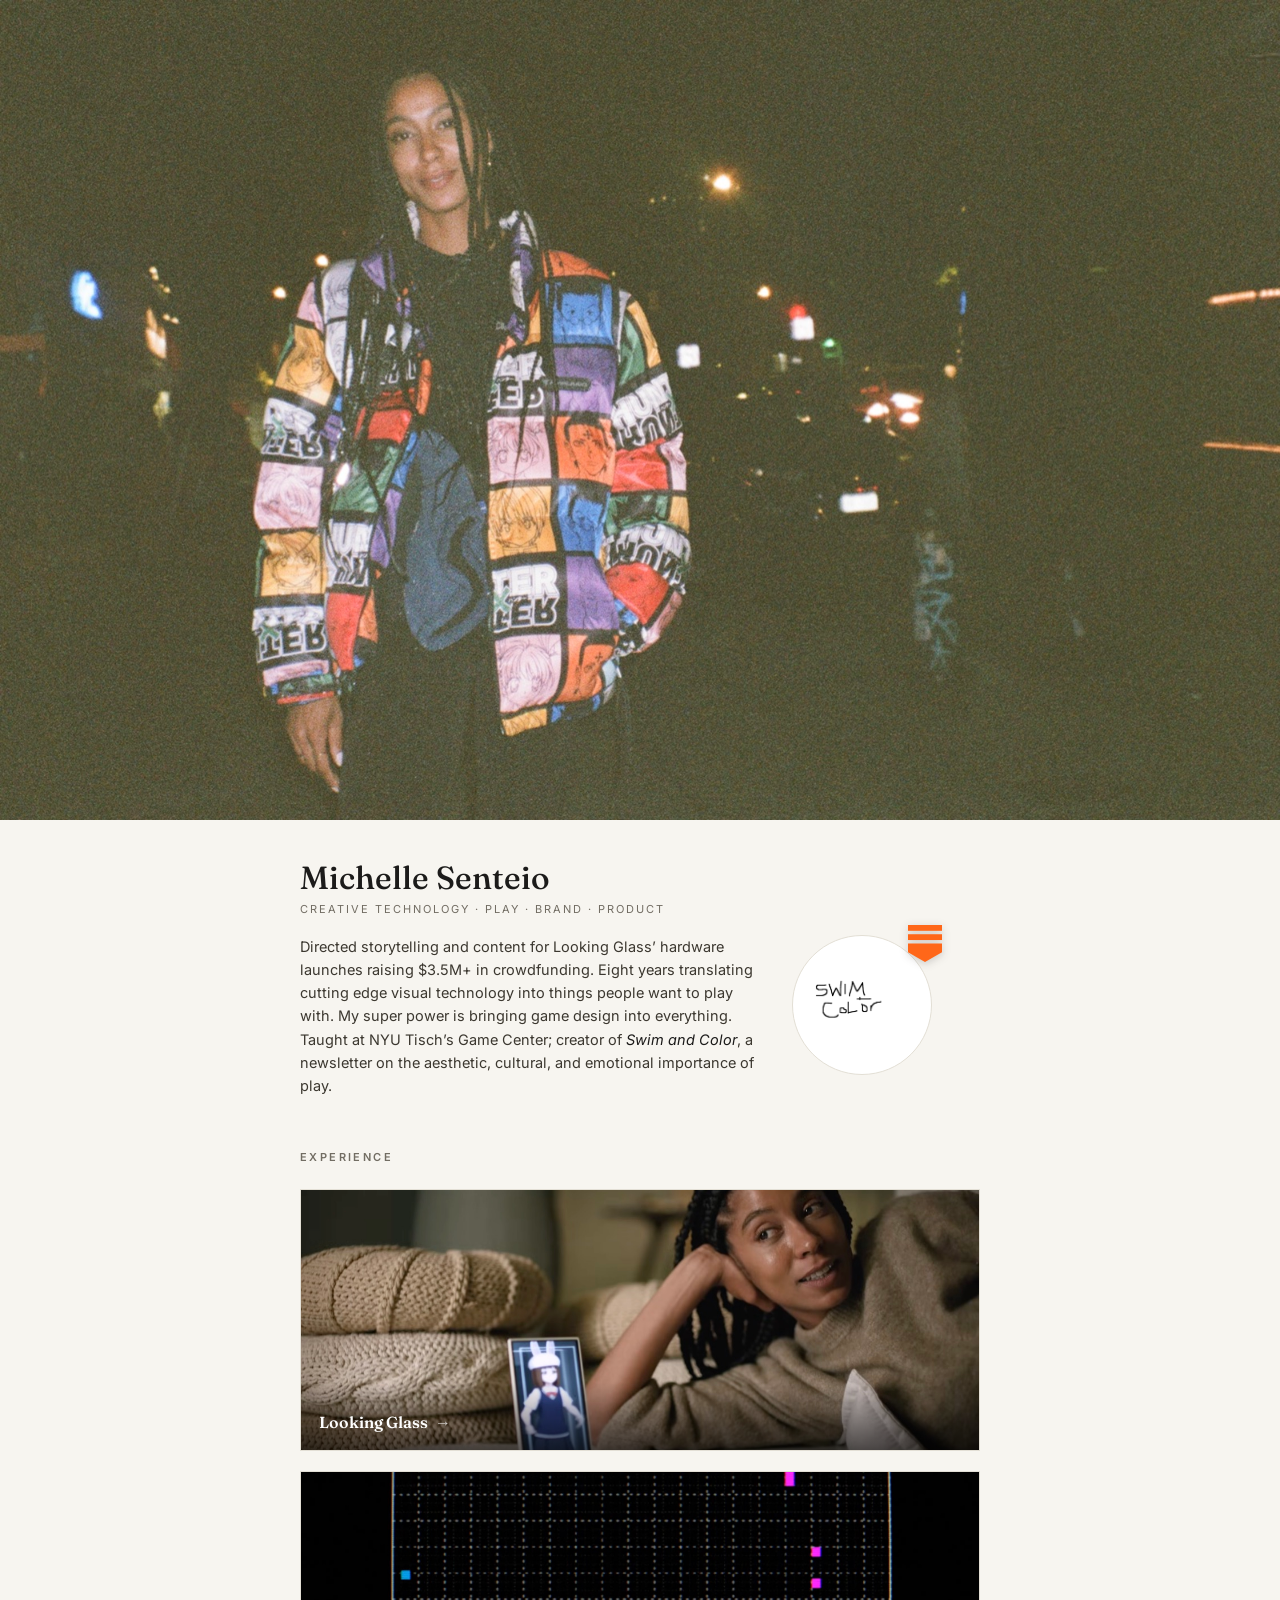
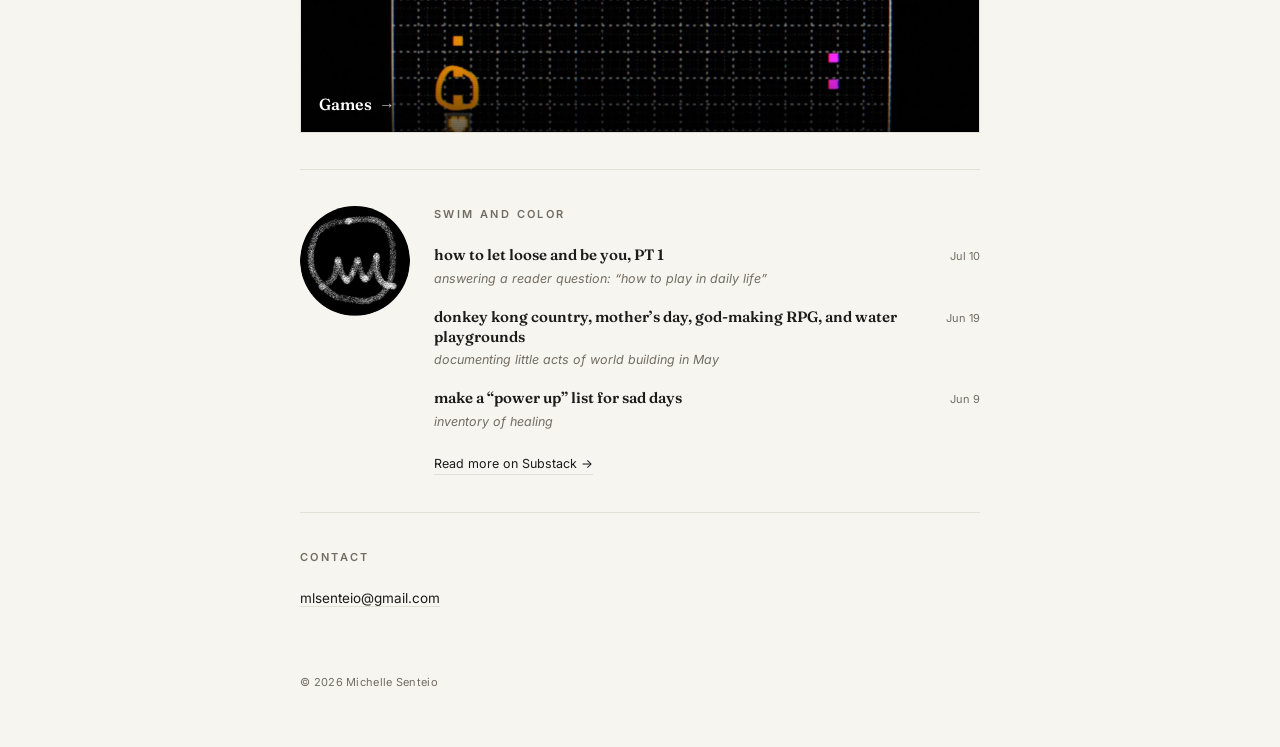
==== commit 0c1bc864: "Add crown logo to the left of the Swim and Color section Co-Authored-By: Claude Sonnet 5 <noreply@an" ====
--- a/index.html
+++ b/index.html
@@ -69,31 +69,36 @@
     <div class="rule wide"></div>
 
     <section class="section" id="newsletter">
-      <h2>Swim and Color</h2>
-      <ul class="newsletter-list">
-        <li>
-          <a href="https://swimandcolor.substack.com/p/how-to-let-loose-and-be-you-pt-1" target="_blank" rel="noopener">
-            <span class="newsletter-title">how to let loose and be you, PT 1</span>
-            <span class="newsletter-date">Jul 10</span>
-          </a>
-          <p class="newsletter-sub">answering a reader question: &ldquo;how to play in daily life&rdquo;</p>
-        </li>
-        <li>
-          <a href="https://swimandcolor.substack.com/p/donkey-kong-country-mothers-day-god" target="_blank" rel="noopener">
-            <span class="newsletter-title">donkey kong country, mother&rsquo;s day, god-making RPG, and water playgrounds</span>
-            <span class="newsletter-date">Jun 19</span>
-          </a>
-          <p class="newsletter-sub">documenting little acts of world building in May</p>
-        </li>
-        <li>
-          <a href="https://swimandcolor.substack.com/p/make-a-power-up-list-for-sad-days" target="_blank" rel="noopener">
-            <span class="newsletter-title">make a &ldquo;power up&rdquo; list for sad days</span>
-            <span class="newsletter-date">Jun 9</span>
-          </a>
-          <p class="newsletter-sub">inventory of healing</p>
-        </li>
-      </ul>
-      <a class="newsletter-more" href="https://swimandcolor.substack.com" target="_blank" rel="noopener">Read more on Substack &rarr;</a>
+      <div class="newsletter-row">
+        <img class="newsletter-logo" src="images/swim-color-crown-logo.jpg" alt="Swim and Color logo">
+        <div class="newsletter-content">
+          <h2>Swim and Color</h2>
+          <ul class="newsletter-list">
+            <li>
+              <a href="https://swimandcolor.substack.com/p/how-to-let-loose-and-be-you-pt-1" target="_blank" rel="noopener">
+                <span class="newsletter-title">how to let loose and be you, PT 1</span>
+                <span class="newsletter-date">Jul 10</span>
+              </a>
+              <p class="newsletter-sub">answering a reader question: &ldquo;how to play in daily life&rdquo;</p>
+            </li>
+            <li>
+              <a href="https://swimandcolor.substack.com/p/donkey-kong-country-mothers-day-god" target="_blank" rel="noopener">
+                <span class="newsletter-title">donkey kong country, mother&rsquo;s day, god-making RPG, and water playgrounds</span>
+                <span class="newsletter-date">Jun 19</span>
+              </a>
+              <p class="newsletter-sub">documenting little acts of world building in May</p>
+            </li>
+            <li>
+              <a href="https://swimandcolor.substack.com/p/make-a-power-up-list-for-sad-days" target="_blank" rel="noopener">
+                <span class="newsletter-title">make a &ldquo;power up&rdquo; list for sad days</span>
+                <span class="newsletter-date">Jun 9</span>
+              </a>
+              <p class="newsletter-sub">inventory of healing</p>
+            </li>
+          </ul>
+          <a class="newsletter-more" href="https://swimandcolor.substack.com" target="_blank" rel="noopener">Read more on Substack &rarr;</a>
+        </div>
+      </div>
     </section>
 
     <div class="rule wide"></div>
--- a/styles.css
+++ b/styles.css
@@ -299,6 +299,30 @@
 }
 
 /* ---------- NEWSLETTER ---------- */
+.newsletter-row{
+  display:flex;
+  gap:24px;
+  align-items:flex-start;
+}
+
+.newsletter-logo{
+  width:110px;
+  height:110px;
+  border-radius:50%;
+  object-fit:cover;
+  flex-shrink:0;
+}
+
+.newsletter-content{
+  flex:1;
+  min-width:0;
+}
+
+@media (max-width:560px){
+  .newsletter-row{flex-direction:column}
+  .newsletter-logo{width:90px;height:90px}
+}
+
 ul.newsletter-list{list-style:none;margin:0;padding:0}
 
 ul.newsletter-list li{margin-bottom:18px}
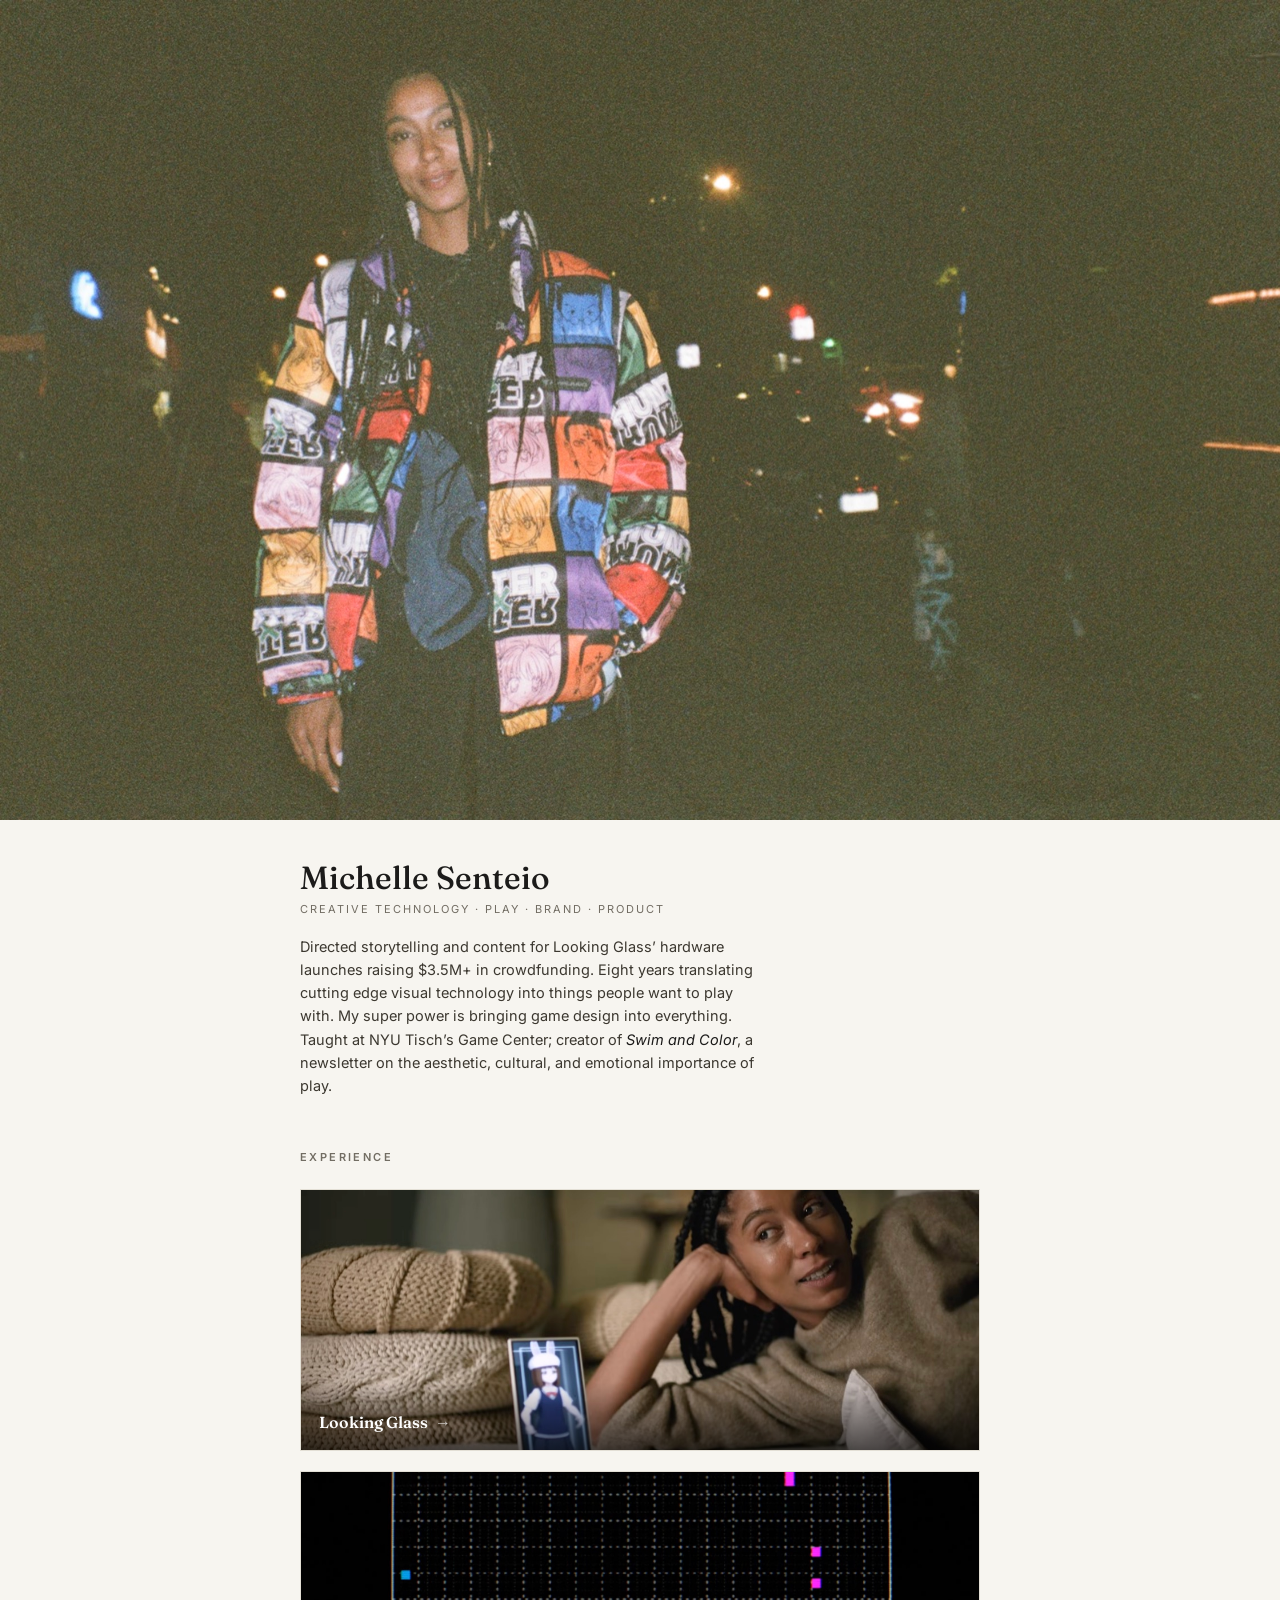
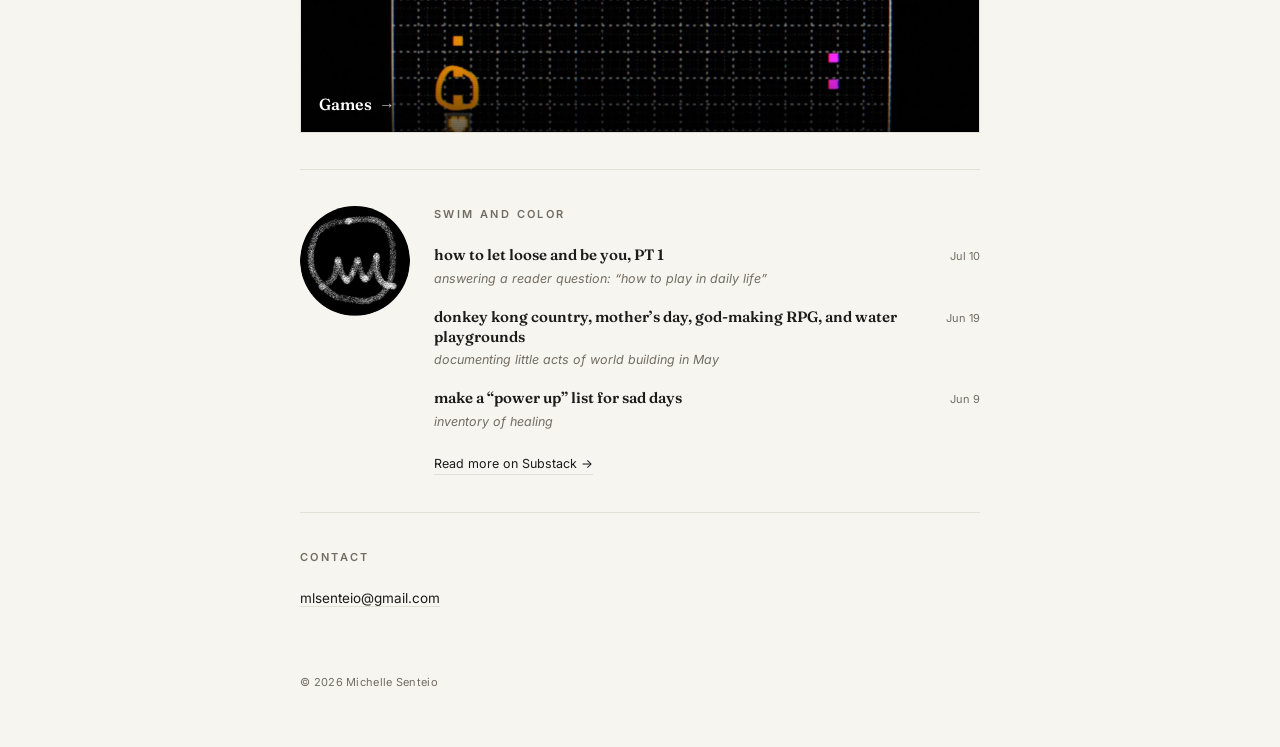
==== commit c6f79827: "Fill out Looking Glass page and remove homepage circle badge Adds a first-person summary of the Look" ====
--- a/index.html
+++ b/index.html
@@ -39,12 +39,6 @@
     <p class="role-line">Creative Technology &middot; Play &middot; Brand &middot; Product</p>
     <div class="lede-row">
       <p class="lede">Directed storytelling and content for Looking Glass&rsquo; hardware launches raising $3.5M+ in crowdfunding. Eight years translating cutting edge visual technology into things people want to play with. My super power is bringing game design into everything. Taught at NYU Tisch&rsquo;s Game Center; creator of <em>Swim and Color</em>, a newsletter on the aesthetic, cultural, and emotional importance of play.</p>
-      <a class="lede-swim-wrap" href="https://swimandcolor.substack.com" target="_blank" rel="noopener">
-        <span class="lede-swim">
-          <img class="lede-swim-img" src="images/swim-color-logo.png" alt="Swim + Color logo sketch">
-        </span>
-        <img class="lede-swim-badge" src="images/substack-badge.svg" alt="Substack">
-      </a>
     </div>
   </header>
 
--- a/styles.css
+++ b/styles.css
@@ -80,64 +80,6 @@
 
 .lede em{font-style:italic;color:var(--ink)}
 
-.lede-swim-wrap{
-  flex-shrink:0;
-  width:140px;
-  height:140px;
-  position:relative;
-  display:block;
-  cursor:pointer;
-}
-
-.lede-swim{
-  position:absolute;
-  inset:0;
-  border-radius:50%;
-  overflow:hidden;
-  border:1px solid var(--line);
-  background:#fff;
-  display:block;
-}
-
-.lede-swim-badge{
-  position:absolute;
-  top:-10px;
-  right:-10px;
-  width:34px;
-  height:auto;
-  pointer-events:none;
-  filter:drop-shadow(0 2px 4px rgba(28,27,26,.2));
-}
-
-.lede-swim-img{
-  position:absolute;
-  top:50%;
-  left:50%;
-  width:120px;
-  height:120px;
-  object-fit:contain;
-  transform:translate(-50%, -50%) scale(1);
-  transition:transform .2s ease-out;
-  pointer-events:none;
-}
-
-.lede-swim::after{
-  content:"";
-  position:absolute;
-  inset:0;
-  border-radius:50%;
-  pointer-events:none;
-  background:
-    radial-gradient(circle at 32% 28%, rgba(255,255,255,.55), rgba(255,255,255,0) 45%),
-    radial-gradient(circle at 68% 76%, rgba(0,0,0,.10), rgba(0,0,0,0) 55%);
-  opacity:0;
-  transition:opacity .2s ease-out;
-}
-
-.lede-swim.is-hover::after{
-  opacity:1;
-}
-
 @media (max-width:560px){
   header.intro{padding-top:32px}
   .lede-row{flex-direction:column-reverse;gap:20px}
@@ -440,3 +382,101 @@
   font-size:18px;
   margin:0 0 4px;
 }
+
+.work-desc{
+  font-size:13.5px;
+  line-height:1.6;
+  color:#3C3830;
+  margin:0 0 16px;
+}
+
+.work-meta{
+  margin-bottom:16px;
+}
+
+.work-meta-row{
+  font-size:12.5px;
+  color:var(--muted);
+  line-height:1.6;
+}
+
+.work-meta-label{
+  font-weight:600;
+  color:var(--ink);
+  margin-right:6px;
+}
+
+.work-showcase{
+  margin-bottom:16px;
+  font-size:12.5px;
+  color:var(--muted);
+}
+
+.work-showcase summary{
+  cursor:pointer;
+  color:var(--ink);
+  font-weight:600;
+}
+
+.work-showcase ul{
+  list-style:none;
+  margin:10px 0 0;
+  padding:0;
+}
+
+.work-showcase li{
+  margin-bottom:5px;
+  line-height:1.5;
+}
+
+.work-links{
+  display:flex;
+  flex-direction:column;
+  gap:5px;
+  font-size:12.5px;
+}
+
+.work-links a{
+  color:var(--ink);
+  text-decoration:none;
+  border-bottom:1px solid var(--line);
+  align-self:flex-start;
+}
+
+.work-links a:hover{
+  border-bottom-color:var(--ink);
+}
+
+.work-play-link{
+  display:inline-block;
+  font-family:var(--serif);
+  font-weight:600;
+  font-size:14px;
+  color:var(--ink);
+  text-decoration:none;
+  border-bottom:1.5px solid var(--ink);
+  margin-bottom:16px;
+}
+
+.work-play-link:hover{
+  opacity:.7;
+}
+
+.video-embed{
+  position:relative;
+  width:100%;
+  padding-bottom:56.25%;
+  height:0;
+  overflow:hidden;
+  margin:0 0 16px;
+  border:1px solid var(--line);
+  background:#000;
+}
+
+.video-embed iframe{
+  position:absolute;
+  inset:0;
+  width:100%;
+  height:100%;
+  border:0;
+}
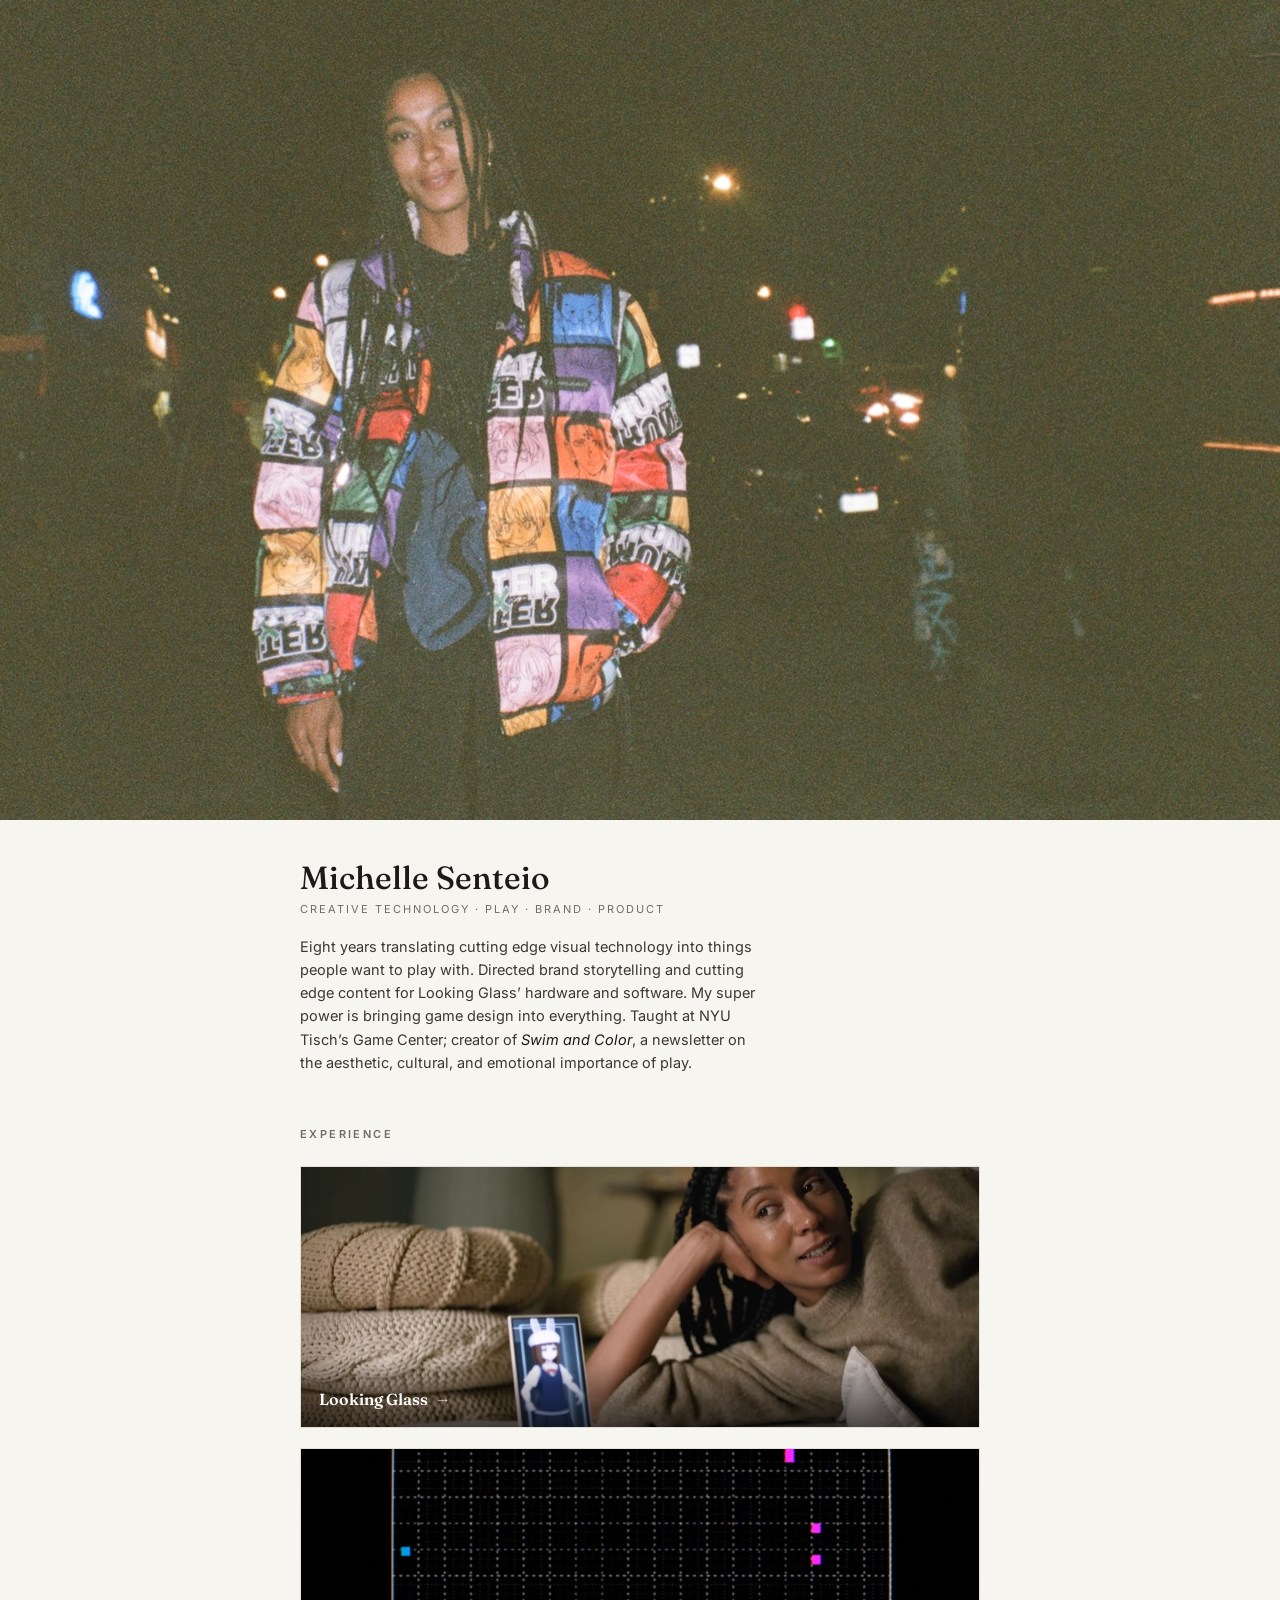
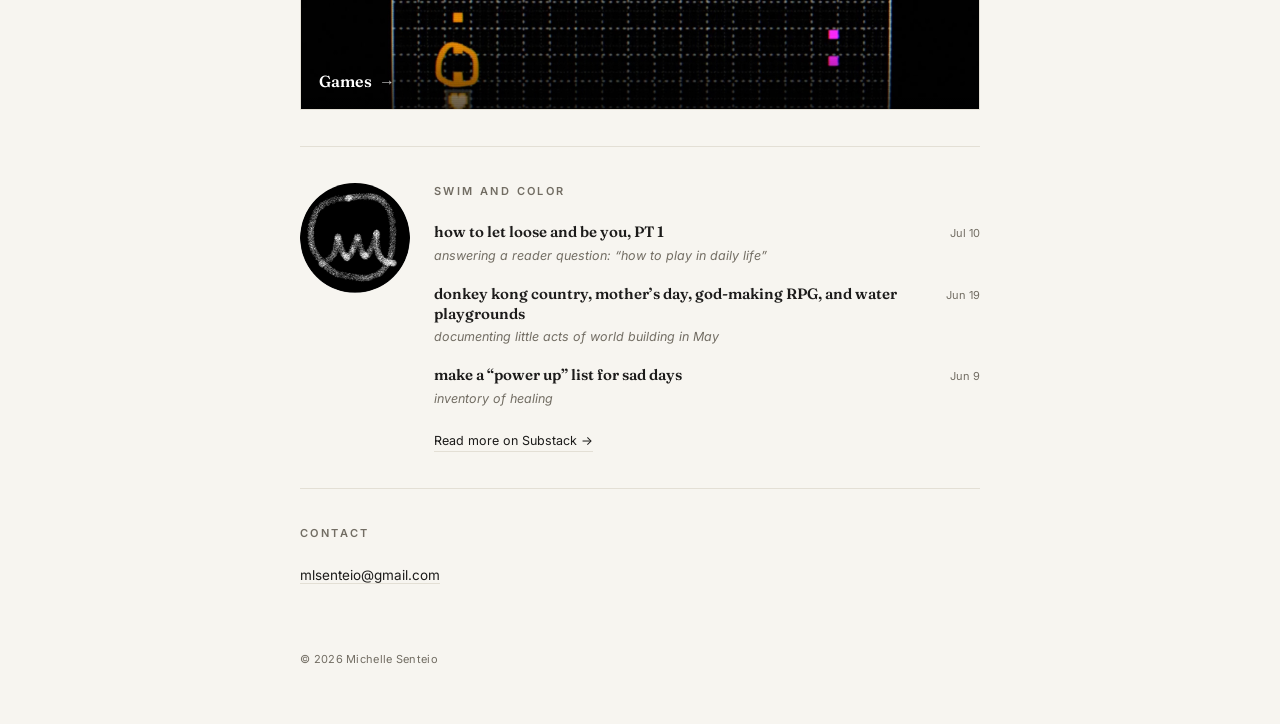
==== commit a74f82e3: "Rework Looking Glass page layout and homepage bio, drop games WIP note Looking Glass: split the RGBD" ====
--- a/index.html
+++ b/index.html
@@ -38,7 +38,7 @@
     <h1 class="name">Michelle Senteio</h1>
     <p class="role-line">Creative Technology &middot; Play &middot; Brand &middot; Product</p>
     <div class="lede-row">
-      <p class="lede">Directed storytelling and content for Looking Glass&rsquo; hardware launches raising $3.5M+ in crowdfunding. Eight years translating cutting edge visual technology into things people want to play with. My super power is bringing game design into everything. Taught at NYU Tisch&rsquo;s Game Center; creator of <em>Swim and Color</em>, a newsletter on the aesthetic, cultural, and emotional importance of play.</p>
+      <p class="lede">Eight years translating cutting edge visual technology into things people want to play with. Directed brand storytelling and cutting edge content for Looking Glass&rsquo; hardware and software. My super power is bringing game design into everything. Taught at NYU Tisch&rsquo;s Game Center; creator of <em>Swim and Color</em>, a newsletter on the aesthetic, cultural, and emotional importance of play.</p>
     </div>
   </header>
 
--- a/styles.css
+++ b/styles.css
@@ -218,6 +218,31 @@
   padding:16px;
 }
 
+.wip-images .full-aspect{
+  height:auto;
+  object-fit:contain;
+  background:#000;
+}
+
+.wip-media-item{
+  position:relative;
+  display:block;
+}
+
+.wip-credit{
+  position:absolute;
+  left:0;
+  right:0;
+  bottom:0;
+  margin:0;
+  padding:10px 12px 8px;
+  background:linear-gradient(to top, rgba(0,0,0,.6), rgba(0,0,0,0));
+  color:#fff;
+  font-size:11px;
+  letter-spacing:.2px;
+  pointer-events:none;
+}
+
 /* ---------- EDUCATION ---------- */
 .edu{margin-bottom:14px}
 .edu:last-child{margin-bottom:0}
@@ -480,3 +505,28 @@
   height:100%;
   border:0;
 }
+
+.tiktok-embed-wrap{
+  display:flex;
+  justify-content:center;
+  margin-top:20px;
+}
+
+.rgbd-pair{
+  display:grid;
+  grid-template-columns:1fr 1fr;
+  gap:16px;
+  margin-bottom:28px;
+}
+
+.rgbd-pair video{
+  width:100%;
+  height:auto;
+  display:block;
+  border:1px solid var(--line);
+  background:#000;
+}
+
+@media (max-width:560px){
+  .rgbd-pair{grid-template-columns:1fr}
+}
